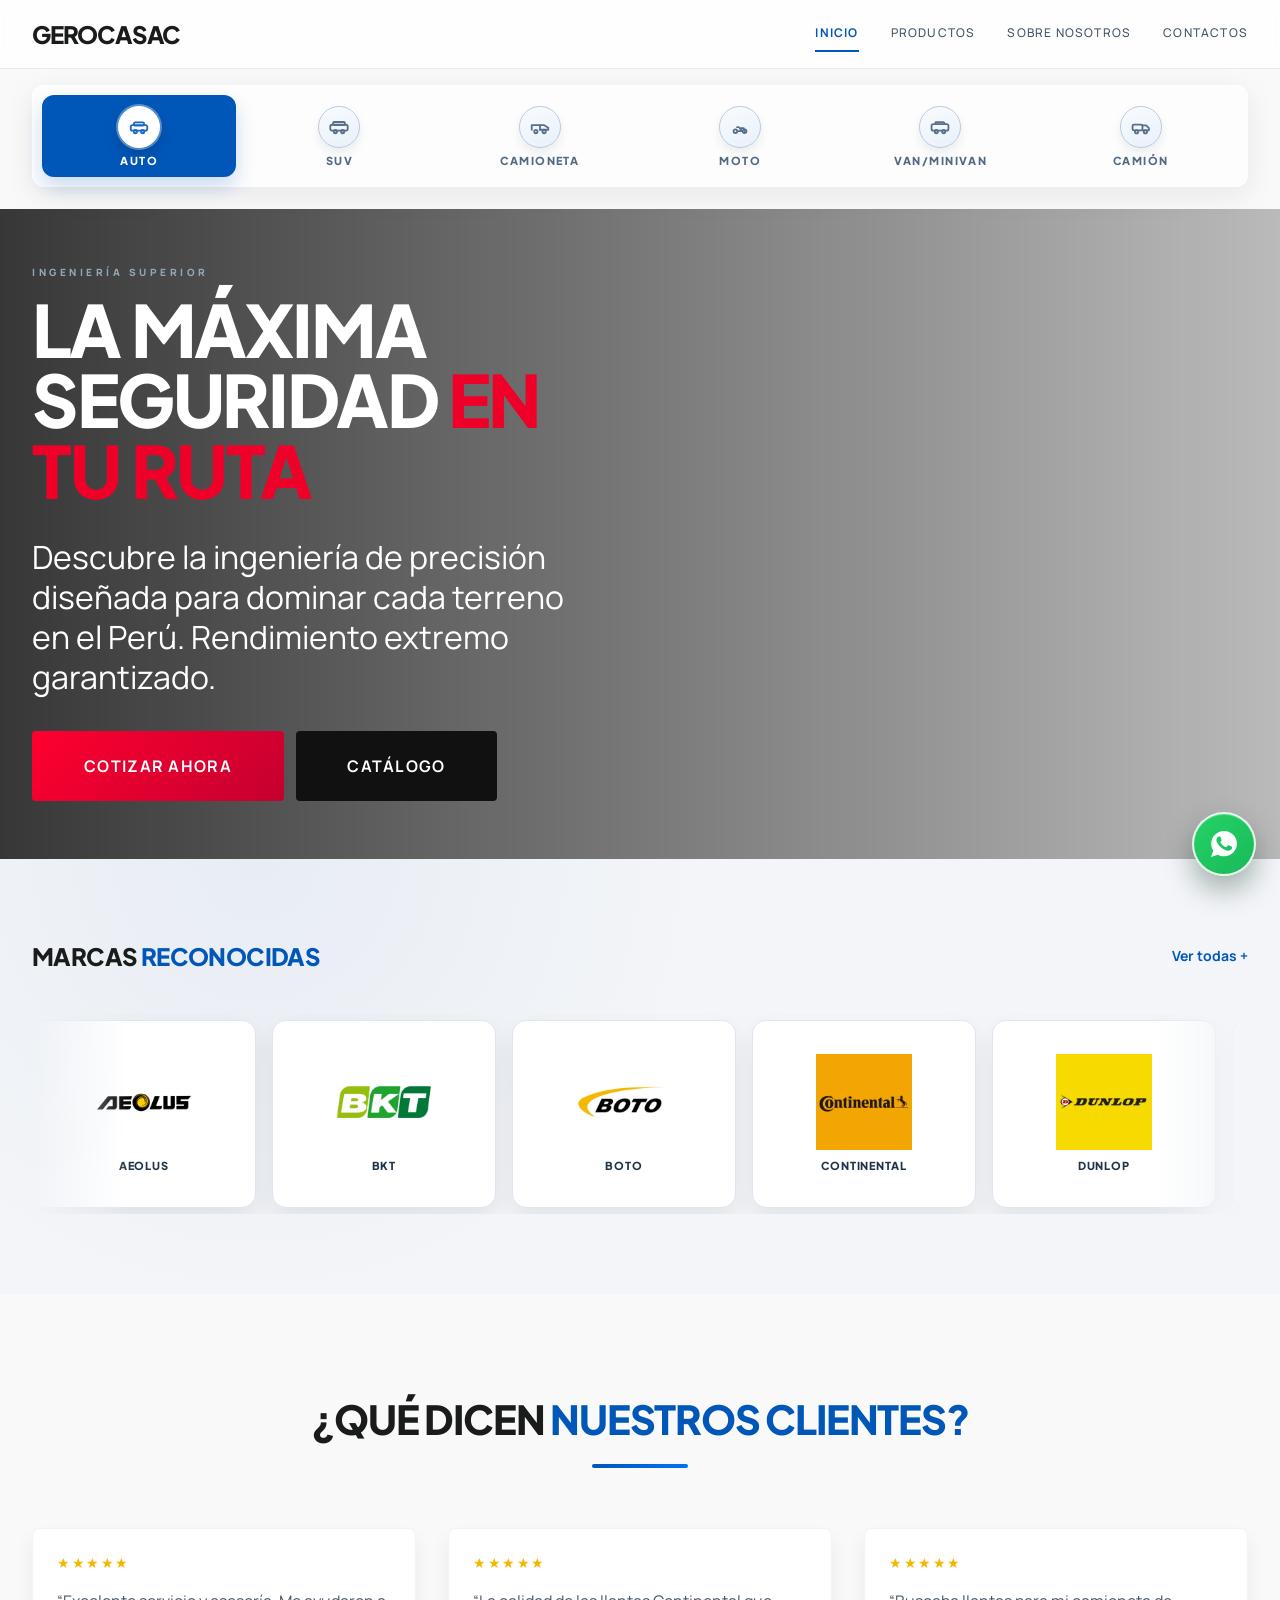
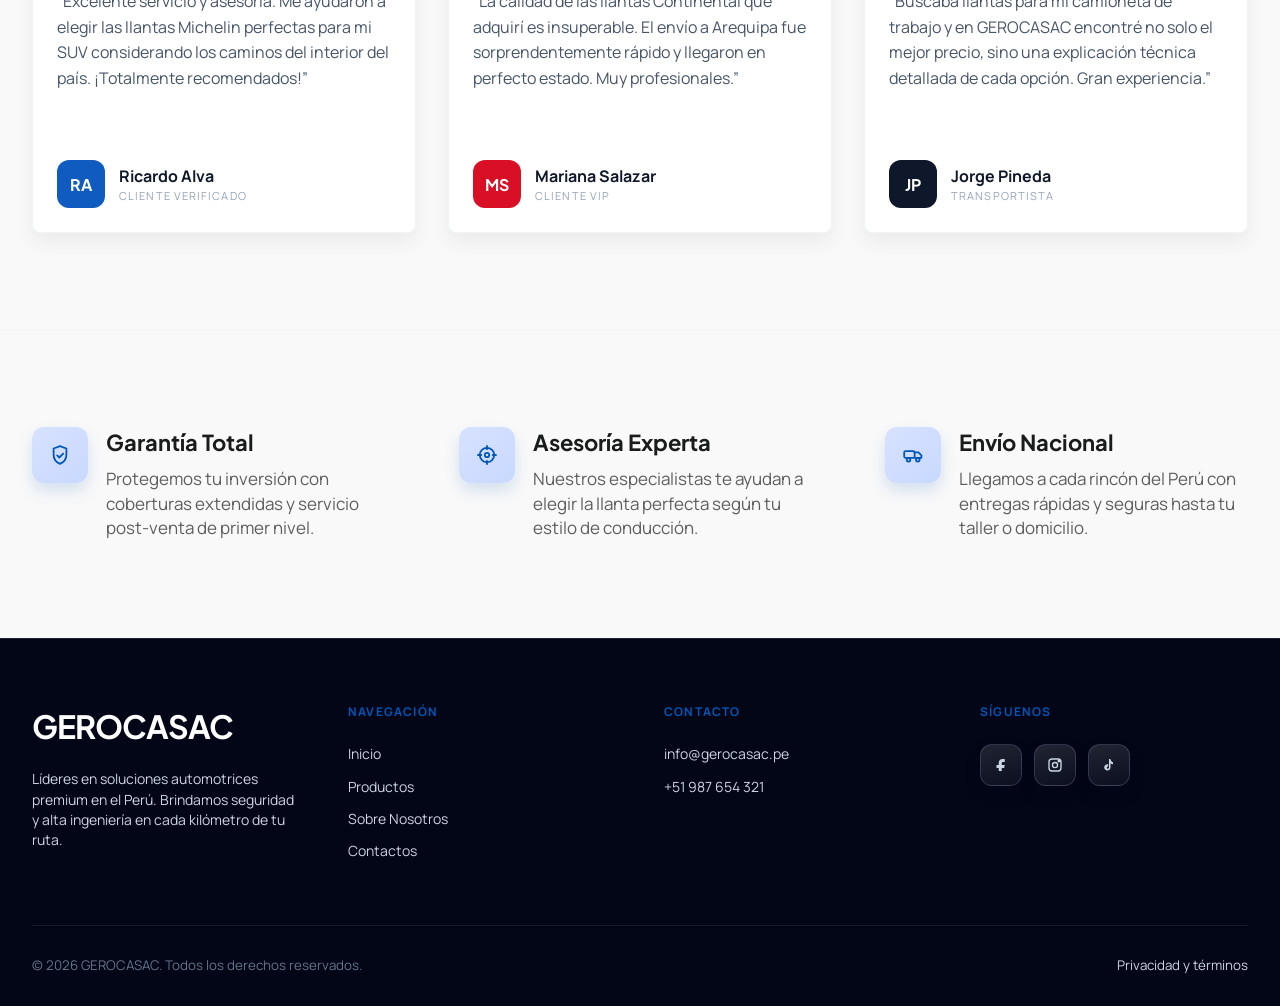
==== index.html @ a98cb479 "Se agrego el logo" ====
<!doctype html>
<html lang="es">
  <head>
    <meta charset="UTF-8" />
    <meta name="viewport" content="width=device-width, initial-scale=1.0" />
    <title>GEROCASAC - Inicio</title>
    <link rel="preconnect" href="https://fonts.googleapis.com" />
    <link rel="preconnect" href="https://fonts.gstatic.com" crossorigin />
    <link
      href="https://fonts.googleapis.com/css2?family=Manrope:wght@400;500;700&family=Plus+Jakarta+Sans:wght@700;800&display=swap"
      rel="stylesheet"
    />
    <link rel="stylesheet" href="./styles.css" />
  </head>
  <body data-page="inicio">
    <header class="topbar">
      <div class="container nav-row">
        <a class="brand" href="./index.html">GEROCASAC</a>
        <button
          class="menu-toggle"
          id="menu-toggle"
          type="button"
          aria-label="Abrir menú"
          aria-controls="main-nav"
          aria-expanded="false"
        >
          <span></span>
          <span></span>
          <span></span>
        </button>
        <nav class="main-nav" id="main-nav">
          <a href="./index.html">Inicio</a>
          <a href="./productos.html">Productos</a>
          <a href="./sobre-nosotros.html">Sobre Nosotros</a>
          <a href="./contactos.html">Contactos</a>
        </nav>
      </div>
    </header>

    <main>
      <section class="container mobility-wrap">
        <div class="mobility-grid" id="mobility-grid">
          <button class="mobility-item active" data-type="auto">
            <span class="mobility-icon" aria-hidden="true">
              <svg viewBox="0 0 24 24">
                <rect x="3" y="10" width="18" height="6" rx="1.8"></rect>
                <rect x="6.5" y="7" width="11" height="3.5" rx="1.2"></rect>
                <circle cx="8" cy="17" r="1.8"></circle>
                <circle cx="16" cy="17" r="1.8"></circle>
              </svg>
            </span>
            <span class="mobility-label">Auto</span>
          </button>
          <button class="mobility-item" data-type="suv">
            <span class="mobility-icon" aria-hidden="true">
              <svg viewBox="0 0 24 24">
                <rect x="2.5" y="9.5" width="19" height="6.5" rx="2"></rect>
                <rect x="5.5" y="6.5" width="13" height="3.5" rx="1.3"></rect>
                <circle cx="8" cy="17" r="1.8"></circle>
                <circle cx="16" cy="17" r="1.8"></circle>
              </svg>
            </span>
            <span class="mobility-label">SUV</span>
          </button>
          <button class="mobility-item" data-type="camioneta">
            <span class="mobility-icon" aria-hidden="true">
              <svg viewBox="0 0 24 24">
                <path d="M3 15V10h9v5"></path>
                <path d="M12 10h4.6L21 12.8V15h-9"></path>
                <circle cx="7.5" cy="17" r="1.8"></circle>
                <circle cx="16.5" cy="17" r="1.8"></circle>
              </svg>
            </span>
            <span class="mobility-label">Camioneta</span>
          </button>
          <button class="mobility-item" data-type="moto">
            <span class="mobility-icon" aria-hidden="true">
              <svg viewBox="0 0 24 24">
                <circle cx="7" cy="16.5" r="2"></circle>
                <circle cx="17" cy="16.5" r="2"></circle>
                <path d="M9 16.5h5l-2.2-3.2"></path>
                <path d="M11.8 13.3h4.2l1.3 3.2"></path>
                <path d="M10.6 12.2H8.8"></path>
              </svg>
            </span>
            <span class="mobility-label">Moto</span>
          </button>
          <button class="mobility-item" data-type="van">
            <span class="mobility-icon" aria-hidden="true">
              <svg viewBox="0 0 24 24">
                <rect x="2.8" y="8.8" width="18.4" height="7.2" rx="1.8"></rect>
                <path d="M7.2 8.8V6.8h7.8c1.1 0 2 .9 2 2"></path>
                <circle cx="8" cy="17" r="1.8"></circle>
                <circle cx="16" cy="17" r="1.8"></circle>
              </svg>
            </span>
            <span class="mobility-label">Van/Minivan</span>
          </button>
          <button class="mobility-item" data-type="camion">
            <span class="mobility-icon" aria-hidden="true">
              <svg viewBox="0 0 24 24">
                <rect x="2.8" y="9.4" width="10.8" height="6.2" rx="1.5"></rect>
                <path d="M13.6 10.3h4l3 2.9v2.4h-7"></path>
                <circle cx="7.2" cy="17.2" r="1.8"></circle>
                <circle cx="16.8" cy="17.2" r="1.8"></circle>
              </svg>
            </span>
            <span class="mobility-label">Camión</span>
          </button>
        </div>
      </section>

      <section class="hero">
        <div class="hero-overlay"></div>
        <div class="container hero-content">
          <p class="hero-kicker">Ingeniería Superior</p>
          <h1>
            LA MÁXIMA<br />
            SEGURIDAD <span>EN</span><br />
            <span>TU RUTA</span>
          </h1>
          <p class="hero-copy">
            Descubre la ingeniería de precisión diseñada para dominar cada
            terreno en el Perú. Rendimiento extremo garantizado.
          </p>
          <div class="hero-actions">
            <button class="btn btn-primary">Cotizar Ahora</button>
            <a class="btn btn-dark" href="./productos.html">Catálogo</a>
          </div>
        </div>
      </section>

      <section class="brands">
        <div class="container">
          <div class="section-head">
            <h2>MARCAS <span>RECONOCIDAS</span></h2>
            <a href="./productos.html">Ver todas +</a>
          </div>
          <div class="brand-marquee" aria-label="Marcas de llantas disponibles">
            <div class="brand-row">
              <article class="brand-card">
                <img
                  src="./src/img/aeolus.webp"
                  alt="Logo de Aeolus"
                  loading="lazy"
                  decoding="async"
                />
                <p>Aeolus</p>
              </article>
              <article class="brand-card">
                <img
                  src="./src/img/bkt.webp"
                  alt="Logo de BKT"
                  loading="lazy"
                  decoding="async"
                />
                <p>BKT</p>
              </article>
              <article class="brand-card">
                <img
                  src="./src/img/boto.webp"
                  alt="Logo de Boto"
                  loading="lazy"
                  decoding="async"
                />
                <p>Boto</p>
              </article>
              <article class="brand-card">
                <img
                  src="./src/img/continental.webp"
                  alt="Logo de Continental"
                  loading="lazy"
                  decoding="async"
                />
                <p>Continental</p>
              </article>
              <article class="brand-card">
                <img
                  src="./src/img/dunlop.webp"
                  alt="Logo de Dunlop"
                  loading="lazy"
                  decoding="async"
                />
                <p>Dunlop</p>
              </article>
              <article class="brand-card">
                <img
                  src="./src/img/galaxy.webp"
                  alt="Logo de Galaxy"
                  loading="lazy"
                  decoding="async"
                />
                <p>Galaxy</p>
              </article>
              <article class="brand-card">
                <img
                  src="./src/img/good%20year.webp"
                  alt="Logo de Goodyear"
                  loading="lazy"
                  decoding="async"
                />
                <p>Goodyear</p>
              </article>
              <article class="brand-card">
                <img
                  src="./src/img/hifly.webp"
                  alt="Logo de Hifly"
                  loading="lazy"
                  decoding="async"
                />
                <p>Hifly</p>
              </article>
              <article class="brand-card">
                <img
                  src="./src/img/jinyu%20tires.webp"
                  alt="Logo de Jinyu Tires"
                  loading="lazy"
                  decoding="async"
                />
                <p>Jinyu Tires</p>
              </article>
              <article class="brand-card">
                <img
                  src="./src/img/jktyre.webp"
                  alt="Logo de JK Tyre"
                  loading="lazy"
                  decoding="async"
                />
                <p>JK Tyre</p>
              </article>
              <article class="brand-card">
                <img
                  src="./src/img/kumho%20tires.webp"
                  alt="Logo de Kumho Tires"
                  loading="lazy"
                  decoding="async"
                />
                <p>Kumho Tires</p>
              </article>
              <article class="brand-card">
                <img
                  src="./src/img/linglong%20tire.webp"
                  alt="Logo de Linglong Tire"
                  loading="lazy"
                  decoding="async"
                />
                <p>Linglong</p>
              </article>
              <article class="brand-card">
                <img
                  src="./src/img/maxxis.webp"
                  alt="Logo de Maxxis"
                  loading="lazy"
                  decoding="async"
                />
                <p>Maxxis</p>
              </article>
              <article class="brand-card">
                <img
                  src="./src/img/nexen%20tire.webp"
                  alt="Logo de Nexen Tire"
                  loading="lazy"
                  decoding="async"
                />
                <p>Nexen</p>
              </article>
              <article class="brand-card">
                <img
                  src="./src/img/ovation.webp"
                  alt="Logo de Ovation"
                  loading="lazy"
                  decoding="async"
                />
                <p>Ovation</p>
              </article>
              <article class="brand-card">
                <img
                  src="./src/img/pirelli.webp"
                  alt="Logo de Pirelli"
                  loading="lazy"
                  decoding="async"
                />
                <p>Pirelli</p>
              </article>
              <article class="brand-card">
                <img
                  src="./src/img/techking.webp"
                  alt="Logo de Techking"
                  loading="lazy"
                  decoding="async"
                />
                <p>Techking</p>
              </article>
              <article class="brand-card">
                <img
                  src="./src/img/triangle.webp"
                  alt="Logo de Triangle"
                  loading="lazy"
                  decoding="async"
                />
                <p>Triangle</p>
              </article>
              <article class="brand-card">
                <img
                  src="./src/img/west%20lake.webp"
                  alt="Logo de Westlake"
                  loading="lazy"
                  decoding="async"
                />
                <p>Westlake</p>
              </article>
              <article class="brand-card">
                <img
                  src="./src/img/yokohama.webp"
                  alt="Logo de Yokohama"
                  loading="lazy"
                  decoding="async"
                />
                <p>Yokohama</p>
              </article>

              <article class="brand-card is-clone" aria-hidden="true">
                <img
                  src="./src/img/aeolus.webp"
                  alt=""
                  loading="lazy"
                  decoding="async"
                />
                <p>Aeolus</p>
              </article>
              <article class="brand-card is-clone" aria-hidden="true">
                <img
                  src="./src/img/bkt.webp"
                  alt=""
                  loading="lazy"
                  decoding="async"
                />
                <p>BKT</p>
              </article>
              <article class="brand-card is-clone" aria-hidden="true">
                <img
                  src="./src/img/boto.webp"
                  alt=""
                  loading="lazy"
                  decoding="async"
                />
                <p>Boto</p>
              </article>
              <article class="brand-card is-clone" aria-hidden="true">
                <img
                  src="./src/img/continental.webp"
                  alt=""
                  loading="lazy"
                  decoding="async"
                />
                <p>Continental</p>
              </article>
              <article class="brand-card is-clone" aria-hidden="true">
                <img
                  src="./src/img/dunlop.webp"
                  alt=""
                  loading="lazy"
                  decoding="async"
                />
                <p>Dunlop</p>
              </article>
              <article class="brand-card is-clone" aria-hidden="true">
                <img
                  src="./src/img/galaxy.webp"
                  alt=""
                  loading="lazy"
                  decoding="async"
                />
                <p>Galaxy</p>
              </article>
              <article class="brand-card is-clone" aria-hidden="true">
                <img
                  src="./src/img/good%20year.webp"
                  alt=""
                  loading="lazy"
                  decoding="async"
                />
                <p>Goodyear</p>
              </article>
              <article class="brand-card is-clone" aria-hidden="true">
                <img
                  src="./src/img/hifly.webp"
                  alt=""
                  loading="lazy"
                  decoding="async"
                />
                <p>Hifly</p>
              </article>
              <article class="brand-card is-clone" aria-hidden="true">
                <img
                  src="./src/img/jinyu%20tires.webp"
                  alt=""
                  loading="lazy"
                  decoding="async"
                />
                <p>Jinyu Tires</p>
              </article>
              <article class="brand-card is-clone" aria-hidden="true">
                <img
                  src="./src/img/jktyre.webp"
                  alt=""
                  loading="lazy"
                  decoding="async"
                />
                <p>JK Tyre</p>
              </article>
              <article class="brand-card is-clone" aria-hidden="true">
                <img
                  src="./src/img/kumho%20tires.webp"
                  alt=""
                  loading="lazy"
                  decoding="async"
                />
                <p>Kumho Tires</p>
              </article>
              <article class="brand-card is-clone" aria-hidden="true">
                <img
                  src="./src/img/linglong%20tire.webp"
                  alt=""
                  loading="lazy"
                  decoding="async"
                />
                <p>Linglong</p>
              </article>
              <article class="brand-card is-clone" aria-hidden="true">
                <img
                  src="./src/img/maxxis.webp"
                  alt=""
                  loading="lazy"
                  decoding="async"
                />
                <p>Maxxis</p>
              </article>
              <article class="brand-card is-clone" aria-hidden="true">
                <img
                  src="./src/img/nexen%20tire.webp"
                  alt=""
                  loading="lazy"
                  decoding="async"
                />
                <p>Nexen</p>
              </article>
              <article class="brand-card is-clone" aria-hidden="true">
                <img
                  src="./src/img/ovation.webp"
                  alt=""
                  loading="lazy"
                  decoding="async"
                />
                <p>Ovation</p>
              </article>
              <article class="brand-card is-clone" aria-hidden="true">
                <img
                  src="./src/img/pirelli.webp"
                  alt=""
                  loading="lazy"
                  decoding="async"
                />
                <p>Pirelli</p>
              </article>
              <article class="brand-card is-clone" aria-hidden="true">
                <img
                  src="./src/img/techking.webp"
                  alt=""
                  loading="lazy"
                  decoding="async"
                />
                <p>Techking</p>
              </article>
              <article class="brand-card is-clone" aria-hidden="true">
                <img
                  src="./src/img/triangle.webp"
                  alt=""
                  loading="lazy"
                  decoding="async"
                />
                <p>Triangle</p>
              </article>
              <article class="brand-card is-clone" aria-hidden="true">
                <img
                  src="./src/img/west%20lake.webp"
                  alt=""
                  loading="lazy"
                  decoding="async"
                />
                <p>Westlake</p>
              </article>
              <article class="brand-card is-clone" aria-hidden="true">
                <img
                  src="./src/img/yokohama.webp"
                  alt=""
                  loading="lazy"
                  decoding="async"
                />
                <p>Yokohama</p>
              </article>
            </div>
          </div>
        </div>
      </section>

      <section class="testimonials">
        <div class="container">
          <h2>¿QUÉ DICEN <span>NUESTROS CLIENTES?</span></h2>
          <div class="divider"></div>
          <div class="cards-grid">
            <article class="card">
              <div class="stars">★★★★★</div>
              <p>
                “Excelente servicio y asesoría. Me ayudaron a elegir las
                llantas Michelin perfectas para mi SUV considerando los caminos
                del interior del país. ¡Totalmente recomendados!”
              </p>
              <div class="person">
                <span class="avatar blue">RA</span>
                <div>
                  <strong>Ricardo Alva</strong>
                  <small>Cliente Verificado</small>
                </div>
              </div>
            </article>
            <article class="card">
              <div class="stars">★★★★★</div>
              <p>
                “La calidad de las llantas Continental que adquirí es
                insuperable. El envío a Arequipa fue sorprendentemente rápido y
                llegaron en perfecto estado. Muy profesionales.”
              </p>
              <div class="person">
                <span class="avatar red">MS</span>
                <div>
                  <strong>Mariana Salazar</strong>
                  <small>Cliente VIP</small>
                </div>
              </div>
            </article>
            <article class="card">
              <div class="stars">★★★★★</div>
              <p>
                “Buscaba llantas para mi camioneta de trabajo y en GEROCASAC
                encontré no solo el mejor precio, sino una explicación técnica
                detallada de cada opción. Gran experiencia.”
              </p>
              <div class="person">
                <span class="avatar dark">JP</span>
                <div>
                  <strong>Jorge Pineda</strong>
                  <small>Transportista</small>
                </div>
              </div>
            </article>
          </div>
        </div>
      </section>

      <section class="benefits">
        <div class="container benefits-grid">
          <article class="benefit">
            <div class="benefit-icon" aria-hidden="true">
              <svg viewBox="0 0 24 24">
                <path d="M12 3.2 5.6 5.5v5.9c0 4.5 2.8 7.9 6.4 9.4 3.6-1.5 6.4-4.9 6.4-9.4V5.5z"></path>
                <path d="m9.2 12.4 2.1 2.1 3.9-3.9"></path>
              </svg>
            </div>
            <div>
              <h3>Garantía Total</h3>
              <p>
                Protegemos tu inversión con coberturas extendidas y servicio
                post-venta de primer nivel.
              </p>
            </div>
          </article>
          <article class="benefit">
            <div class="benefit-icon" aria-hidden="true">
              <svg viewBox="0 0 24 24">
                <circle cx="12" cy="12" r="7.2"></circle>
                <circle cx="12" cy="12" r="2.2"></circle>
                <path d="M12 3v3.2"></path>
                <path d="M12 17.8V21"></path>
                <path d="M3 12h3.2"></path>
                <path d="M17.8 12H21"></path>
              </svg>
            </div>
            <div>
              <h3>Asesoría Experta</h3>
              <p>
                Nuestros especialistas te ayudan a elegir la llanta perfecta
                según tu estilo de conducción.
              </p>
            </div>
          </article>
          <article class="benefit">
            <div class="benefit-icon" aria-hidden="true">
              <svg viewBox="0 0 24 24">
                <rect x="3.2" y="8.2" width="10.4" height="6.6" rx="1.4"></rect>
                <path d="M13.6 9.4h3.8l3 2.9v2.5h-6.8"></path>
                <circle cx="7.5" cy="16.8" r="1.8"></circle>
                <circle cx="16.8" cy="16.8" r="1.8"></circle>
              </svg>
            </div>
            <div>
              <h3>Envío Nacional</h3>
              <p>
                Llegamos a cada rincón del Perú con entregas rápidas y seguras
                hasta tu taller o domicilio.
              </p>
            </div>
          </article>
        </div>
      </section>
    </main>

    <footer class="footer">
      <div class="container footer-grid">
        <div>
          <h4>GEROCASAC</h4>
          <p>
            Líderes en soluciones automotrices premium en el Perú. Brindamos
            seguridad y alta ingeniería en cada kilómetro de tu ruta.
          </p>
        </div>
        <div>
          <h5>Navegación</h5>
          <ul>
            <li><a href="./index.html">Inicio</a></li>
            <li><a href="./productos.html">Productos</a></li>
            <li><a href="./sobre-nosotros.html">Sobre Nosotros</a></li>
            <li><a href="./contactos.html">Contactos</a></li>
          </ul>
        </div>
        <div>
          <h5>Contacto</h5>
          <ul>
            <li><a href="mailto:info@gerocasac.pe">info@gerocasac.pe</a></li>
            <li><a href="tel:+51987654321">+51 987 654 321</a></li>
          </ul>
        </div>
        <div>
          <h5>Síguenos</h5>
          <div class="socials">
            <a
              class="social-link social-facebook"
              href="https://www.facebook.com/"
              aria-label="Facebook"
              target="_blank"
              rel="noopener noreferrer"
            >
              <svg viewBox="0 0 24 24" aria-hidden="true">
                <path d="M14 8h3V4h-3c-2.8 0-5 2.2-5 5v3H6v4h3v4h4v-4h3.2l.8-4H13V9c0-.6.4-1 1-1Z"></path>
              </svg>
            </a>
            <a
              class="social-link social-instagram"
              href="https://www.instagram.com/"
              aria-label="Instagram"
              target="_blank"
              rel="noopener noreferrer"
            >
              <svg viewBox="0 0 24 24" aria-hidden="true">
                <rect x="4" y="4" width="16" height="16" rx="4"></rect>
                <circle cx="12" cy="12" r="3.4"></circle>
                <circle cx="17.2" cy="6.8" r="1"></circle>
              </svg>
            </a>
            <a
              class="social-link social-tiktok"
              href="https://www.tiktok.com/"
              aria-label="TikTok"
              target="_blank"
              rel="noopener noreferrer"
            >
              <svg viewBox="0 0 24 24" aria-hidden="true">
                <path d="M14 5c.6 1.6 1.8 2.8 3.4 3.4V11c-1.3 0-2.5-.4-3.4-1.1v5.3a4.2 4.2 0 1 1-3-4V14a1.5 1.5 0 1 0 1 1.4V4h2z"></path>
              </svg>
            </a>
          </div>
        </div>
      </div>
      <div class="container footer-bottom">
        <small>© 2026 GEROCASAC. Todos los derechos reservados.</small>
        <small><a href="./privacidad.html">Privacidad y términos</a></small>
      </div>
    </footer>

    <a
      class="whatsapp"
      href="https://wa.me/51987654321?text=Hola%20GEROCASAC,%20quiero%20cotizar%20llantas."
      aria-label="WhatsApp"
      target="_blank"
      rel="noopener noreferrer"
    >
      <svg viewBox="0 0 32 32" aria-hidden="true">
        <path
          d="M16.1 3C9 3 3.2 8.7 3.2 15.7c0 2.5.7 4.8 2.1 6.9L3 29l6.8-2.3c2 .9 4.1 1.6 6.3 1.6h.1c7.1 0 12.8-5.7 12.8-12.7C29 8.7 23.2 3 16.1 3Zm7.5 17.8c-.3.9-1.8 1.7-2.5 1.8-.7.1-1.5.2-2.4-.1-.5-.2-1.3-.4-2.2-.8-3.8-1.6-6.3-5.4-6.5-5.6-.2-.3-1.6-2.1-1.6-4 0-1.9 1-2.8 1.3-3.2.4-.4.8-.5 1.1-.5.2 0 .5 0 .7.1.2 0 .6-.1.9.6.3.8 1.1 2.6 1.2 2.8.1.2.1.4 0 .6-.1.2-.2.4-.4.6-.2.2-.4.5-.6.7-.2.2-.4.4-.1.8.2.4 1 1.6 2.2 2.6 1.4 1.3 2.6 1.7 3 1.9.4.2.7.1.9-.1.2-.3.9-1.1 1.2-1.5.2-.4.5-.3.9-.2.4.1 2.3 1.1 2.7 1.3.4.2.6.2.7.4.1.1.1.9-.2 1.8Z"
        />
      </svg>
    </a>

    <script src="./script.js"></script>
  </body>
</html>
---- styles.css ----
:root {
  --bg: #f9f9f9;
  --surface: #ffffff;
  --text: #1a1c1c;
  --muted: #64748b;
  --primary: #0057b8;
  --primary-2: #004493;
  --accent: #ef0028;
  --dark: #0f172a;
  --footer: #020617;
  --border: #e7ebef;
}

*,
*::before,
*::after {
  box-sizing: border-box;
}

html,
body {
  margin: 0;
  padding: 0;
  background: var(--bg);
  color: var(--text);
}

body {
  font-family: "Manrope", sans-serif;
  line-height: 1.45;
}

.container {
  width: min(1216px, calc(100% - 32px));
  margin: 0 auto;
}

.topbar {
  position: sticky;
  top: 0;
  z-index: 20;
  background: rgba(255, 255, 255, 0.85);
  backdrop-filter: blur(6px);
  border-bottom: 1px solid var(--border);
}

.nav-row {
  min-height: 68px;
  display: flex;
  align-items: center;
  justify-content: space-between;
  gap: 20px;
}

.brand {
  font-family: "Plus Jakarta Sans", sans-serif;
  font-size: 24px;
  font-weight: 800;
  letter-spacing: -0.05em;
  text-transform: uppercase;
  text-decoration: none;
  color: inherit;
}

.main-nav {
  display: flex;
  gap: 32px;
}

.main-nav a {
  text-decoration: none;
  text-transform: uppercase;
  font-size: 12px;
  letter-spacing: 0.1em;
  color: #475569;
  font-weight: 500;
  padding: 8px 0;
  border-bottom: 2px solid transparent;
}

.main-nav a.active {
  color: var(--primary);
  border-bottom-color: var(--primary);
  font-weight: 700;
}

.main-nav .nav-mobile-cta {
  display: none;
}

.menu-toggle {
  display: none;
  width: 40px;
  height: 40px;
  border: 1px solid #d4deea;
  border-radius: 8px;
  background: #0f5fc9;
  padding: 0;
  cursor: pointer;
  align-items: center;
  justify-content: center;
  flex-direction: column;
  gap: 4px;
}

.menu-toggle span {
  display: block;
  width: 18px;
  height: 2px;
  border-radius: 99px;
  background: #ffffff;
}

.btn {
  border: 0;
  cursor: pointer;
  font-weight: 700;
  font-family: "Manrope", sans-serif;
  display: inline-flex;
  align-items: center;
  justify-content: center;
  text-decoration: none;
  line-height: 1;
  white-space: nowrap;
  padding: 0 18px;
}

.btn-account {
  background: linear-gradient(135deg, var(--primary), var(--primary-2));
  color: #fff;
  border-radius: 4px;
  font-size: 12px;
  height: 36px;
  min-width: 94px;
  padding: 0 16px;
}

.mobility-wrap {
  margin-top: 16px;
}

.products-mobility {
  margin-top: 18px;
  margin-bottom: 6px;
}

.mobility-grid {
  border-radius: 12px;
  border: 1px solid rgba(255, 255, 255, 0.6);
  background: rgba(255, 255, 255, 0.65);
  backdrop-filter: blur(6px);
  box-shadow: 0 8px 30px rgba(12, 20, 40, 0.08);
  padding: 9px;
  display: grid;
  grid-template-columns: repeat(6, 1fr);
  gap: 6px;
}

.mobility-item {
  min-height: 82px;
  border: 0;
  border-radius: 12px;
  color: #516985;
  background: transparent;
  transition: 160ms ease;
  display: flex;
  flex-direction: column;
  align-items: center;
  justify-content: center;
  gap: 7px;
  padding: 8px 6px;
}

.mobility-icon {
  width: 42px;
  height: 42px;
  display: inline-flex;
  align-items: center;
  justify-content: center;
  border-radius: 50%;
  border: 1px solid #b9c8dc;
  background: linear-gradient(155deg, #f9fcff, #e8f0fa);
  box-shadow:
    inset 0 1px 0 rgba(255, 255, 255, 0.9),
    0 5px 10px rgba(14, 35, 62, 0.08);
  overflow: hidden;
}

.mobility-icon svg {
  width: 22px;
  height: 22px;
  fill: none;
  stroke: currentColor;
  stroke-width: 2;
  stroke-linecap: round;
  stroke-linejoin: round;
  opacity: 0.95;
}

.mobility-item.active .mobility-icon {
  border-color: #ffffff;
  background: #ffffff;
  color: #0f5fc9;
  box-shadow:
    0 0 0 2px rgba(255, 255, 255, 0.34),
    0 7px 16px rgba(0, 0, 0, 0.16);
}

.mobility-label {
  font-family: "Plus Jakarta Sans", sans-serif;
  letter-spacing: 0.13em;
  font-size: 11px;
  font-weight: 800;
  text-transform: uppercase;
  line-height: 1;
}

.mobility-item:hover {
  background: rgba(15, 95, 201, 0.08);
}

.mobility-item.active {
  background: var(--primary);
  color: #fff;
  box-shadow: 0 10px 20px rgba(0, 87, 184, 0.2);
}

.mobility-item:focus-visible {
  outline: 2px solid rgba(15, 95, 201, 0.6);
  outline-offset: 2px;
}

.hero {
  margin-top: 22px;
  position: relative;
  min-height: 650px;
  background-image: url("https://www.figma.com/api/mcp/asset/d1a2f881-ab76-4f9f-9ab7-90d3f1932760");
  background-size: cover;
  background-position: center;
  color: #fff;
}

.hero-overlay {
  position: absolute;
  inset: 0;
  background: linear-gradient(90deg, rgba(0, 0, 0, 0.78), rgba(0, 0, 0, 0.25));
}

.hero-content {
  position: relative;
  z-index: 1;
  padding-top: 46px;
}

.hero-kicker {
  text-transform: uppercase;
  color: #93a8b4;
  letter-spacing: 0.35em;
  font-size: 10px;
  font-weight: 800;
}

.hero h1 {
  font-family: "Plus Jakarta Sans", sans-serif;
  font-size: 72px;
  font-weight: 800;
  line-height: 0.98;
  letter-spacing: -0.03em;
  margin: 14px 0 22px;
  max-width: 780px;
}

.hero h1 span {
  color: var(--accent);
}

.hero-copy {
  max-width: 540px;
  font-size: 32px;
  line-height: 1.25;
  margin-bottom: 34px;
}

.hero-actions {
  display: flex;
  gap: 12px;
}

.hero-actions .btn-primary {
  min-width: 252px;
  height: 70px;
  font-size: 16px;
}

.hero-actions .btn-dark {
  min-width: 201px;
  height: 70px;
  font-size: 16px;
}

.btn-primary {
  background: linear-gradient(135deg, #ff002f, #c4002f);
  color: #fff;
  min-width: 200px;
  height: 56px;
  border-radius: 4px;
  text-transform: uppercase;
  letter-spacing: 0.08em;
  font-size: 12px;
}

.btn-dark {
  background: #111;
  color: #fff;
  min-width: 160px;
  height: 56px;
  border-radius: 4px;
  text-transform: uppercase;
  letter-spacing: 0.08em;
  font-size: 12px;
}

.brands {
  padding: 80px 0;
  background:
    radial-gradient(circle at 20% 0%, rgba(26, 83, 170, 0.05), transparent 40%),
    #f3f5f8;
}

.section-head {
  display: flex;
  justify-content: space-between;
  align-items: center;
  gap: 20px;
}

.section-head h2 {
  margin: 0;
  font-family: "Plus Jakarta Sans", sans-serif;
  font-size: 24px;
  font-weight: 800;
  letter-spacing: -0.025em;
}

.section-head h2 span {
  color: var(--primary);
}

.section-head a {
  text-decoration: none;
  color: var(--primary);
  font-weight: 700;
  font-size: 14px;
}

.brand-marquee {
  margin-top: 40px;
  overflow: hidden;
  position: relative;
  padding: 6px 0;
  mask-image: linear-gradient(
    to right,
    transparent 0%,
    #000 8%,
    #000 92%,
    transparent 100%
  );
}

.brand-row {
  display: flex;
  gap: 16px;
  width: max-content;
  animation: brand-scroll 48s linear infinite;
}

.brand-row:hover {
  animation-play-state: paused;
}

.brand-row img {
  width: 176px;
  height: 96px;
  object-fit: contain;
}

.brand-card {
  flex: 0 0 224px;
  min-height: 188px;
  border-radius: 14px;
  background: #ffffff;
  border: 1px solid #dfe6f0;
  box-shadow:
    0 12px 28px rgba(15, 23, 42, 0.08),
    inset 0 1px 0 rgba(255, 255, 255, 0.65);
  display: flex;
  flex-direction: column;
  align-items: center;
  justify-content: center;
  gap: 8px;
  transition: transform 180ms ease, box-shadow 180ms ease;
}

.brand-card:hover {
  transform: translateY(-3px);
  box-shadow:
    0 16px 30px rgba(15, 23, 42, 0.12),
    inset 0 1px 0 rgba(255, 255, 255, 0.75);
}

.brand-card p {
  margin: 0;
  color: #1f334b;
  text-transform: uppercase;
  letter-spacing: 0.09em;
  font-size: 11px;
  font-family: "Plus Jakarta Sans", sans-serif;
  font-weight: 800;
}

@keyframes brand-scroll {
  from {
    transform: translateX(0);
  }

  to {
    transform: translateX(-50%);
  }
}

@media (prefers-reduced-motion: reduce) {
  .brand-row {
    animation: none;
  }
}

.testimonials {
  padding: 96px 0;
}

.testimonials h2 {
  margin: 0;
  text-align: center;
  font-family: "Plus Jakarta Sans", sans-serif;
  font-size: 40px;
  font-weight: 800;
  letter-spacing: -0.03em;
}

.testimonials h2 span {
  color: var(--primary);
}

.divider {
  width: 96px;
  height: 4px;
  margin: 16px auto 60px;
  background: linear-gradient(90deg, #0057b8, #0072f6);
  border-radius: 999px;
}

.cards-grid {
  display: grid;
  grid-template-columns: repeat(3, 1fr);
  gap: 32px;
}

.card {
  background: #fff;
  border: 1px solid #f1f5f9;
  border-radius: 8px;
  padding: 24px;
  box-shadow: 0 10px 20px rgba(2, 6, 23, 0.06);
}

.stars {
  color: #f3b700;
  letter-spacing: 1.5px;
  font-size: 14px;
  margin-bottom: 12px;
}

.card p {
  color: #475569;
  font-size: 16px;
  line-height: 1.6;
  min-height: 155px;
}

.person {
  display: flex;
  align-items: center;
  gap: 14px;
}

.avatar {
  width: 48px;
  height: 48px;
  border-radius: 12px;
  display: grid;
  place-items: center;
  color: #fff;
  font-family: "Plus Jakarta Sans", sans-serif;
  font-size: 16px;
  font-weight: 700;
}

.avatar.blue {
  background: #0f5bbf;
}

.avatar.red {
  background: #d80f25;
}

.avatar.dark {
  background: #0f172a;
}

.person strong {
  display: block;
  font-size: 16px;
  color: #0f172a;
}

.person small {
  display: block;
  text-transform: uppercase;
  letter-spacing: 0.1em;
  color: #94a3b8;
  font-size: 11px;
}

.benefits {
  border-top: 1px solid #f1f5f9;
  padding: 97px 0;
}

.benefits-grid {
  display: grid;
  grid-template-columns: repeat(3, 1fr);
  gap: 64px;
}

.benefit {
  display: flex;
  gap: 18px;
  align-items: flex-start;
}

.benefit-icon {
  flex: 0 0 56px;
  width: 56px;
  height: 56px;
  background: linear-gradient(140deg, #d8e2ff, #c8d8ff);
  border-radius: 12px;
  display: inline-flex;
  align-items: center;
  justify-content: center;
  color: var(--primary);
  box-shadow: 0 8px 16px rgba(0, 87, 184, 0.15);
}

.benefit-icon svg {
  width: 24px;
  height: 24px;
  fill: none;
  stroke: currentColor;
  stroke-width: 1.8;
  stroke-linecap: round;
  stroke-linejoin: round;
}

.benefit h3 {
  margin: 0 0 8px;
  font-family: "Plus Jakarta Sans", sans-serif;
  font-size: 22px;
}

.benefit p {
  margin: 0;
  color: #5f5e5e;
  font-size: 17px;
  line-height: 1.45;
}

.footer {
  background: var(--footer);
  color: #fff;
  border-top: 1px solid rgba(255, 255, 255, 0.1);
}

.footer-grid {
  display: grid;
  grid-template-columns: repeat(4, 1fr);
  gap: 48px;
  padding: 64px 0;
}

.footer h4 {
  margin: 0 0 20px;
  font-family: "Plus Jakarta Sans", sans-serif;
  font-size: 32px;
  letter-spacing: -0.03em;
  text-transform: uppercase;
}

.footer h5 {
  margin: 0 0 24px;
  color: var(--primary);
  font-size: 12px;
  letter-spacing: 0.1em;
  text-transform: uppercase;
}

.footer p,
.footer li {
  margin: 0;
  list-style: none;
  color: #cbd5e1;
  font-size: 14px;
}

.footer a {
  color: #cbd5e1;
  text-decoration: none;
}

.footer a:hover {
  color: #ffffff;
}

.footer ul {
  margin: 0;
  padding: 0;
  display: grid;
  gap: 12px;
}

.socials {
  display: flex;
  gap: 12px;
  align-items: center;
}

.social-link {
  --mx: 20px;
  --my: 20px;
  width: 42px;
  height: 42px;
  border-radius: 12px;
  display: inline-flex;
  align-items: center;
  justify-content: center;
  position: relative;
  overflow: hidden;
  text-decoration: none;
  color: #d0deff;
  background: linear-gradient(165deg, rgba(255, 255, 255, 0.12), rgba(255, 255, 255, 0.04));
  border: 1px solid rgba(180, 199, 238, 0.2);
  box-shadow: 0 8px 16px rgba(2, 6, 23, 0.2);
  transition:
    transform 180ms ease,
    box-shadow 180ms ease,
    border-color 180ms ease,
    color 180ms ease;
  cursor: pointer;
}

.social-link::after {
  content: "";
  position: absolute;
  inset: 0;
  background: radial-gradient(
    70px circle at var(--mx) var(--my),
    rgba(255, 255, 255, 0.35) 0%,
    rgba(255, 255, 255, 0) 60%
  );
  opacity: 0;
  transition: opacity 180ms ease;
  pointer-events: none;
}

.social-link svg {
  width: 18px;
  height: 18px;
  fill: currentColor;
  position: relative;
  z-index: 1;
}

.social-instagram svg {
  fill: none;
  stroke: currentColor;
  stroke-width: 1.8;
  stroke-linecap: round;
  stroke-linejoin: round;
}

.social-link:hover,
.social-link:focus-visible {
  transform: translateY(-2px) scale(1.04);
  box-shadow: 0 12px 22px rgba(2, 6, 23, 0.32);
}

.social-link:hover::after,
.social-link:focus-visible::after {
  opacity: 1;
}

.social-facebook:hover,
.social-facebook:focus-visible {
  color: #8fc2ff;
  border-color: rgba(117, 168, 255, 0.5);
}

.social-instagram:hover,
.social-instagram:focus-visible {
  color: #ff9ac7;
  border-color: rgba(255, 154, 199, 0.5);
}

.social-tiktok:hover,
.social-tiktok:focus-visible {
  color: #9de8ff;
  border-color: rgba(157, 232, 255, 0.5);
}

.social-link:focus-visible {
  outline: 2px solid #d9e6ff;
  outline-offset: 2px;
}

.footer-bottom {
  border-top: 1px solid rgba(255, 255, 255, 0.08);
  display: flex;
  align-items: center;
  justify-content: space-between;
  gap: 12px;
  padding: 30px 0;
  color: #64748b;
}

.whatsapp {
  position: fixed;
  right: clamp(16px, 2.2vw, 24px);
  bottom: clamp(16px, 2.2vw, 24px);
  width: 64px;
  height: 64px;
  border-radius: 50%;
  text-decoration: none;
  background: linear-gradient(140deg, #25d366, #18b95a);
  display: inline-flex;
  align-items: center;
  justify-content: center;
  color: #ffffff;
  border: 2px solid rgba(255, 255, 255, 0.88);
  box-shadow:
    0 14px 28px rgba(7, 42, 22, 0.34),
    inset 0 1px 0 rgba(255, 255, 255, 0.28);
  z-index: 120;
  transition: transform 180ms ease, box-shadow 180ms ease;
}

.whatsapp::after {
  content: "Cotiza aqui";
  position: absolute;
  right: calc(100% + 10px);
  top: 50%;
  transform: translateY(-50%) translateX(6px);
  background: #0d1522;
  color: #ffffff;
  font-family: "Plus Jakarta Sans", sans-serif;
  font-size: 11px;
  font-weight: 800;
  letter-spacing: 0.06em;
  text-transform: uppercase;
  white-space: nowrap;
  padding: 8px 10px;
  border-radius: 999px;
  border: 1px solid rgba(255, 255, 255, 0.2);
  box-shadow: 0 8px 18px rgba(2, 6, 23, 0.3);
  opacity: 0;
  visibility: hidden;
  pointer-events: none;
  transition:
    opacity 180ms ease,
    transform 180ms ease,
    visibility 180ms ease;
}

.whatsapp svg {
  width: 32px;
  height: 32px;
  fill: #ffffff;
}

.whatsapp:hover {
  transform: translateY(-2px) scale(1.03);
  box-shadow:
    0 18px 32px rgba(7, 42, 22, 0.42),
    inset 0 1px 0 rgba(255, 255, 255, 0.3);
}

.whatsapp:hover::after,
.whatsapp:focus-visible::after {
  opacity: 1;
  visibility: visible;
  transform: translateY(-50%) translateX(0);
}

.whatsapp:focus-visible {
  outline: 3px solid #0f5fc9;
  outline-offset: 3px;
}

@media (max-width: 640px) {
  .whatsapp {
    right: 12px;
    bottom: calc(12px + env(safe-area-inset-bottom));
    width: auto;
    min-width: 58px;
    height: 52px;
    padding: 0 14px;
    border-radius: 999px;
    gap: 8px;
  }

  .whatsapp::before {
    content: "Cotiza aquí";
    color: #ffffff;
    font-family: "Plus Jakarta Sans", sans-serif;
    font-size: 11px;
    font-weight: 800;
    letter-spacing: 0.04em;
    text-transform: uppercase;
    line-height: 1;
  }

  .whatsapp::after {
    display: none;
  }

  .whatsapp svg {
    width: 24px;
    height: 24px;
  }
}

.page-hero {
  background: linear-gradient(135deg, #0f172a, #052750);
  color: #fff;
  padding: 72px 0;
}

.page-hero h1 {
  margin: 0 0 12px;
  font-family: "Plus Jakarta Sans", sans-serif;
  font-size: 56px;
  letter-spacing: -0.03em;
}

.page-hero p {
  margin: 0;
  max-width: 760px;
  color: #c8d8ea;
  font-size: 20px;
}

.products {
  padding: 64px 0 96px;
}

.products-grid {
  display: grid;
  grid-template-columns: repeat(3, 1fr);
  gap: 24px;
}

.product-card {
  background: #fff;
  border: 1px solid #e7ebef;
  border-radius: 12px;
  padding: 24px;
  box-shadow: 0 10px 20px rgba(2, 6, 23, 0.05);
}

.product-card h3 {
  margin: 0 0 10px;
  font-family: "Plus Jakarta Sans", sans-serif;
  font-size: 24px;
  color: #0f172a;
}

.product-card p {
  margin: 0 0 18px;
  color: #475569;
  font-size: 16px;
}

.product-card span {
  display: inline-block;
  color: #0057b8;
  font-size: 18px;
  font-weight: 700;
}

.about-section {
  padding: 56px 0;
}

.about-grid {
  display: grid;
  grid-template-columns: 1fr 1fr;
  gap: 32px;
}

.about-grid article {
  background: #fff;
  border: 1px solid #e7ebef;
  border-radius: 12px;
  padding: 28px;
}

.about-grid h2 {
  margin: 0 0 12px;
  font-family: "Plus Jakarta Sans", sans-serif;
  font-size: 32px;
}

.about-grid p {
  margin: 0;
  color: #334155;
  font-size: 18px;
}

.about-stats {
  display: grid;
  grid-template-columns: repeat(3, 1fr);
  gap: 24px;
}

.about-stats article {
  background: #dfeafe;
  border-radius: 12px;
  padding: 24px;
  text-align: center;
}

.about-stats strong {
  display: block;
  font-family: "Plus Jakarta Sans", sans-serif;
  font-size: 36px;
  color: #0057b8;
}

.about-stats span {
  display: block;
  color: #334155;
  font-size: 16px;
}

.contact-section {
  padding: 56px 0 96px;
}

.contact-grid {
  display: grid;
  grid-template-columns: 1fr 1.4fr;
  gap: 32px;
}

.contact-card,
.contact-form {
  background: #fff;
  border: 1px solid #e7ebef;
  border-radius: 12px;
  padding: 24px;
}

.contact-card h2,
.contact-form h2 {
  margin: 0 0 16px;
  font-family: "Plus Jakarta Sans", sans-serif;
  font-size: 32px;
}

.contact-card p {
  margin: 0 0 12px;
  color: #334155;
  font-size: 17px;
}

.contact-form label {
  display: block;
  margin: 14px 0 8px;
  font-size: 14px;
  color: #334155;
  font-weight: 700;
}

.contact-form input,
.contact-form textarea {
  width: 100%;
  border: 1px solid #d4dce6;
  border-radius: 8px;
  padding: 12px 14px;
  font-family: "Manrope", sans-serif;
  font-size: 15px;
  outline: 0;
}

.contact-form input:focus,
.contact-form textarea:focus {
  border-color: #0057b8;
}

.contact-form .btn-primary {
  margin-top: 18px;
  width: 100%;
}

@media (max-width: 1200px) {
  .hero h1 {
    font-size: 56px;
  }

  .hero-copy {
    font-size: 24px;
    max-width: 460px;
  }

  .cards-grid,
  .benefits-grid,
  .footer-grid {
    grid-template-columns: 1fr 1fr;
  }

  .products-grid {
    grid-template-columns: 1fr 1fr;
  }

  .page-hero h1 {
    font-size: 46px;
  }
}

@media (max-width: 900px) {
  .topbar {
    position: static;
  }

  .nav-row {
    flex-wrap: wrap;
    justify-content: center;
    padding: 12px 0;
  }

  .main-nav {
    gap: 18px;
    flex-wrap: wrap;
    justify-content: center;
  }

  .mobility-grid {
    grid-template-columns: repeat(3, 1fr);
  }

  .hero {
    min-height: 560px;
  }

  .hero h1 {
    font-size: 42px;
  }

  .hero-copy {
    font-size: 18px;
    max-width: 360px;
  }

  .brand-card {
    flex-basis: 160px;
  }

  .about-grid,
  .about-stats,
  .contact-grid {
    grid-template-columns: 1fr;
  }

  .testimonials h2 {
    font-size: 32px;
  }

  .card p {
    min-height: auto;
  }
}

@media (max-width: 640px) {
  .topbar {
    position: sticky;
    top: 0;
    z-index: 120;
  }

  .container {
    width: min(1216px, calc(100% - 24px));
  }

  .nav-row {
    position: relative;
    min-height: 64px;
    flex-wrap: nowrap;
    justify-content: space-between;
    gap: 10px;
  }

  .brand {
    font-size: 18px;
  }

  .menu-toggle {
    display: inline-flex;
    order: 3;
  }

  .btn-account {
    display: none;
  }

  .main-nav {
    display: flex;
    position: absolute;
    left: 0;
    right: 0;
    top: calc(100% + 8px);
    background: #ffffff;
    border: 1px solid #dde5ef;
    border-radius: 10px;
    box-shadow: 0 14px 24px rgba(15, 23, 42, 0.12);
    padding: 10px 12px;
    z-index: 40;
    flex-direction: column;
    gap: 4px;
    align-items: stretch;
    opacity: 0;
    visibility: hidden;
    pointer-events: none;
    transform: translateY(-6px);
    transition:
      opacity 180ms ease,
      transform 180ms ease,
      visibility 180ms ease;
  }

  .main-nav.is-open {
    opacity: 1;
    visibility: visible;
    pointer-events: auto;
    transform: translateY(0);
  }

  .main-nav a {
    padding: 10px 8px;
    border-bottom: 0;
    border-radius: 6px;
  }

  .main-nav a.active {
    background: #e9f1ff;
    border-bottom: 0;
  }

  .main-nav .nav-mobile-cta {
    display: inline-flex;
    align-items: center;
    justify-content: center;
    margin-top: 4px;
    background: linear-gradient(135deg, #0f5fc9, #0a3f8d);
    color: #ffffff;
    font-weight: 700;
    border-radius: 6px;
  }

  .mobility-grid {
    grid-template-columns: repeat(2, 1fr);
  }

  .hero {
    min-height: 520px;
  }

  .hero-content {
    padding-top: 32px;
  }

  .hero h1 {
    font-size: 36px;
  }

  .hero-actions {
    flex-direction: column;
  }

  .btn-primary,
  .btn-dark {
    width: 100%;
  }

  .cards-grid,
  .benefits-grid,
  .footer-grid,
  .products-grid {
    grid-template-columns: 1fr;
    gap: 28px;
  }

  .brand-card {
    flex-basis: 194px;
    min-height: 156px;
  }

  .brand-row img {
    width: 148px;
    height: 80px;
  }

  .page-hero {
    padding: 56px 0;
  }

  .page-hero h1 {
    font-size: 36px;
  }

  .page-hero p {
    font-size: 17px;
  }

  .benefit h3 {
    font-size: 24px;
  }

  .benefit p {
    font-size: 17px;
  }

  .footer h4 {
    font-size: 26px;
  }

  .footer-bottom {
    flex-direction: column;
    align-items: flex-start;
    padding-bottom: 84px;
  }
}

body.menu-open {
  overflow: hidden;
}

.label {
  display: inline-flex;
  align-items: center;
  gap: 6px;
  margin: 0 0 10px;
  color: #8a97a8;
  text-transform: uppercase;
  letter-spacing: 0.11em;
  font-size: 10px;
  font-weight: 700;
}

.btn-danger {
  background: linear-gradient(135deg, #ff0038, #c8062f);
  color: #fff;
  border-radius: 4px;
  height: 46px;
  text-transform: uppercase;
  letter-spacing: 0.08em;
  font-size: 11px;
  padding: 0 20px;
  display: inline-flex;
  align-items: center;
  justify-content: center;
  text-decoration: none;
}

.page-about {
  background: #f0f2f4;
}

.about-hero {
  min-height: 490px;
  background-image:
    linear-gradient(100deg, rgba(10, 18, 24, 0.75), rgba(10, 18, 24, 0.35)),
    url("https://images.unsplash.com/photo-1493238792000-8113da705763?auto=format&fit=crop&w=1600&q=80");
  background-size: cover;
  background-position: center;
  color: #fff;
  display: flex;
  align-items: center;
}

.about-hero-inner {
  padding: 38px 0 30px;
  max-width: 560px;
}

.about-hero h1 {
  margin: 0;
  font-family: "Plus Jakarta Sans", sans-serif;
  font-size: clamp(34px, 5.3vw, 66px);
  line-height: 0.96;
  letter-spacing: -0.03em;
}

.about-hero .lead {
  margin: 18px 0 26px;
  color: #d2dae4;
  font-size: 15px;
}

.about-hero .btn-primary {
  min-width: 156px;
  height: 38px;
  font-size: 11px;
}

.about-story {
  padding: 24px 0;
}

.about-story-grid {
  background: #ffffff;
  border: 1px solid #e4e8ee;
  padding: 22px;
  display: grid;
  grid-template-columns: minmax(250px, 0.82fr) 1fr;
  gap: 24px;
}

.story-visual {
  min-height: 360px;
  border: 1px solid #dbe2ea;
  background:
    radial-gradient(circle at center, #0f545f 0%, #0d2530 56%, #0b1118 100%);
  display: grid;
  place-items: center;
}

.story-visual span {
  color: #d8fbff;
  font-size: 96px;
  line-height: 1;
  font-weight: 700;
}

.story-copy h2 {
  margin: 8px 0 14px;
  font-size: 36px;
  font-family: "Plus Jakarta Sans", sans-serif;
  color: #111827;
}

.story-copy p {
  margin: 0 0 16px;
  color: #4b5563;
  font-size: 15px;
}

.about-values {
  padding: 4px 0 24px;
}

.values-grid {
  display: grid;
  grid-template-columns: repeat(3, 1fr);
  gap: 16px;
}

.value-card {
  background: #fff;
  border: 1px solid #e2e8f0;
  padding: 22px;
}

.value-card h3,
.value-card h4 {
  margin: 0 0 10px;
  font-family: "Plus Jakarta Sans", sans-serif;
}

.value-card p {
  margin: 0;
  color: #637181;
  font-size: 13px;
}

.value-card.mission {
  grid-column: span 2;
}

.value-card.mission h3 {
  font-size: 27px;
}

.value-card .check {
  margin-top: 14px;
  color: #0b57b5;
  font-size: 12px;
  font-weight: 700;
}

.value-card.culture {
  background: linear-gradient(160deg, #0f5fc9, #0a3a7f);
  color: #fff;
}

.value-card.culture h3,
.value-card.culture p {
  color: #fff;
}

.value-card.mini h4 {
  font-size: 20px;
}

.about-coverage {
  padding: 4px 0 24px;
}

.coverage-grid {
  background: #fff;
  border: 1px solid #e2e8f0;
  padding: 22px;
  display: grid;
  grid-template-columns: 1fr minmax(220px, 0.9fr);
  gap: 18px;
}

.coverage-grid h3 {
  margin: 0 0 8px;
  font-family: "Plus Jakarta Sans", sans-serif;
  font-size: 34px;
  color: #111827;
}

.coverage-grid p {
  margin: 0 0 12px;
  color: #5c6877;
  font-size: 14px;
}

.coverage-grid ul {
  margin: 0;
  padding-left: 18px;
  color: #0c4fb1;
  font-size: 13px;
  display: grid;
  gap: 6px;
}

.coverage-map {
  min-height: 220px;
  border: 1px solid #d2dae5;
  background:
    linear-gradient(165deg, #efefef 0%, #d6d6d6 100%);
  box-shadow: inset 0 0 0 1px rgba(255, 255, 255, 0.45);
}

.about-cta {
  padding: 0 0 30px;
}

.cta-box {
  background:
    linear-gradient(120deg, rgba(16, 23, 31, 0.95), rgba(27, 32, 38, 0.95));
  color: #fff;
  text-align: center;
  padding: 46px 18px;
}

.cta-box h3 {
  margin: 0 0 8px;
  font-size: 42px;
  line-height: 1.05;
  font-family: "Plus Jakarta Sans", sans-serif;
}

.cta-box p {
  margin: 0 0 18px;
  color: #b8c2cf;
  font-size: 14px;
}

.page-products {
  background: #f3f4f6;
}

.products-hero {
  min-height: 380px;
  background:
    linear-gradient(102deg, rgba(23, 23, 23, 0.58), rgba(23, 23, 23, 0.18)),
    url("https://images.unsplash.com/photo-1620523130652-24e7237c5ed0?auto=format&fit=crop&w=1600&q=80");
  background-size: cover;
  background-position: center;
  display: flex;
  align-items: center;
}

.products-hero-grid {
  display: grid;
  grid-template-columns: 1fr minmax(320px, 420px);
  align-items: center;
}

.products-hero-card {
  background: #fff;
  border-radius: 8px;
  border: 1px solid #dfe6ef;
  padding: 18px;
}

.products-hero-card h1 {
  margin: 0 0 14px;
  color: #111827;
  font-size: 36px;
  line-height: 1.05;
  font-family: "Plus Jakarta Sans", sans-serif;
}

.action-link {
  display: block;
  background: #f4f6f9;
  border: 1px solid #dce2ea;
  border-radius: 6px;
  color: #152334;
  text-decoration: none;
  padding: 12px;
  font-size: 13px;
  font-weight: 700;
  margin-top: 10px;
}

.action-link.primary {
  background: #0f5fc9;
  color: #fff;
  border-color: #0f5fc9;
}

.products-categories {
  padding: 22px 0 32px;
}

.products-head {
  margin-bottom: 14px;
}

.products-head h2 {
  margin: 0;
  color: #0f172a;
  font-size: 45px;
  font-family: "Plus Jakarta Sans", sans-serif;
}

.stock-pill {
  border: 1px solid #deecd9;
  border-radius: 999px;
  padding: 6px 10px;
  color: #2f8f49;
  background: #f4fff6;
  font-size: 11px;
  font-weight: 700;
  text-transform: uppercase;
}

.category-card {
  margin-top: 18px;
  background: #fff;
  border: 1px solid #e3e8ef;
  border-radius: 8px;
  padding: 24px;
  display: grid;
  grid-template-columns: 290px 1fr;
  gap: 24px;
  align-items: center;
  scroll-margin-top: 92px;
}

.category-card.reverse {
  grid-template-columns: 1fr 290px;
}

.category-card.reverse .category-image {
  order: 2;
}

.category-card.reverse .category-copy {
  order: 1;
}

.category-image {
  height: 178px;
  border: 1px solid #e2e8f0;
  background-size: cover;
  background-position: center;
}

.tire-1 {
  background-image:
    linear-gradient(130deg, rgba(8, 20, 35, 0.85), rgba(8, 20, 35, 0.35)),
    url("https://images.unsplash.com/photo-1598813900895-2f6c273a4ad0?auto=format&fit=crop&w=900&q=80");
}

.tire-2 {
  background-image:
    linear-gradient(130deg, rgba(8, 20, 35, 0.45), rgba(8, 20, 35, 0.2)),
    url("https://images.unsplash.com/photo-1600661653561-629509216228?auto=format&fit=crop&w=900&q=80");
}

.tire-3 {
  background-image:
    linear-gradient(130deg, rgba(8, 20, 35, 0.45), rgba(8, 20, 35, 0.2)),
    url("https://images.unsplash.com/photo-1589902963574-75f4736f6ce4?auto=format&fit=crop&w=900&q=80");
}

.tire-4 {
  background-image:
    linear-gradient(130deg, rgba(8, 20, 35, 0.45), rgba(8, 20, 35, 0.2)),
    url("https://images.unsplash.com/photo-1537041373294-3d0c0f0f2d17?auto=format&fit=crop&w=900&q=80");
}

.category-copy h3 {
  margin: 0 0 8px;
  font-family: "Plus Jakarta Sans", sans-serif;
  font-size: 36px;
  color: #0f172a;
}

.category-copy p {
  margin: 0 0 14px;
  color: #5b6777;
  font-size: 14px;
  max-width: 620px;
}

.category-copy .btn-primary {
  min-width: 192px;
  height: 38px;
  font-size: 11px;
  padding: 0 14px;
}

.category-card.is-focused {
  box-shadow:
    0 0 0 3px rgba(15, 95, 201, 0.35),
    0 16px 34px rgba(15, 23, 42, 0.18);
}

.featured-spec-card {
  position: relative;
  overflow: hidden;
  border: 0;
  border-radius: 10px;
  padding: 0;
  min-height: 390px;
  grid-template-columns: minmax(280px, 0.88fr) 1.2fr;
  background:
    linear-gradient(105deg, rgba(5, 8, 12, 0.58), rgba(5, 8, 12, 0.42)),
    url("https://images.unsplash.com/photo-1462524500090-89443873e2b4?auto=format&fit=crop&w=1700&q=80");
  background-size: cover;
  background-position: center;
}

.feature-visual {
  position: relative;
  min-height: 100%;
}

.feature-brand {
  position: absolute;
  top: 14px;
  left: 14px;
  z-index: 2;
  background: #0c1118;
  color: #ffffff;
  font-family: "Plus Jakarta Sans", sans-serif;
  font-weight: 800;
  letter-spacing: 0.08em;
  font-size: 15px;
  padding: 8px 16px 8px 12px;
  border-left: 4px solid #ff0038;
  border-radius: 2px;
}

.feature-vehicle {
  position: absolute;
  left: 16px;
  bottom: 18px;
  width: min(92%, 420px);
  height: 245px;
  background:
    linear-gradient(140deg, rgba(0, 0, 0, 0.12), rgba(0, 0, 0, 0.01)),
    url("https://images.unsplash.com/photo-1619767886558-efdc259cde1a?auto=format&fit=crop&w=1200&q=80");
  background-size: cover;
  background-position: center;
  border-radius: 8px;
  border: 1px solid rgba(255, 255, 255, 0.2);
  box-shadow: 0 14px 32px rgba(0, 0, 0, 0.3);
}

.feature-tire {
  position: absolute;
  right: -54px;
  bottom: 20px;
  width: 205px;
  height: 205px;
  border-radius: 50%;
  background:
    linear-gradient(145deg, rgba(0, 0, 0, 0.3), rgba(0, 0, 0, 0.14)),
    url("https://images.unsplash.com/photo-1603811478698-97f6c4c0b7f8?auto=format&fit=crop&w=650&q=80");
  background-size: cover;
  background-position: center;
  border: 2px solid rgba(255, 255, 255, 0.25);
  box-shadow: 0 20px 32px rgba(0, 0, 0, 0.34);
}

.feature-copy {
  position: relative;
  z-index: 1;
  padding: 30px 24px 24px 12px;
  border-left: 1px solid rgba(255, 255, 255, 0.2);
}

.feature-copy .label {
  color: #dae0ea;
}

.feature-copy h3 {
  color: #ffffff;
  margin-bottom: 8px;
}

.feature-lead {
  margin: 0 0 16px;
  color: #ffffff;
  text-transform: uppercase;
  letter-spacing: 0.04em;
  font-family: "Plus Jakarta Sans", sans-serif;
  font-weight: 800;
  font-size: 17px;
}

.feature-spec-grid {
  display: grid;
  grid-template-columns: repeat(5, minmax(108px, 1fr));
  gap: 10px;
  margin-bottom: 16px;
}

.feature-spec-grid article {
  border: 1px solid rgba(255, 255, 255, 0.23);
  background: rgba(7, 13, 21, 0.42);
  border-radius: 8px;
  padding: 10px 9px;
}

.feature-spec-grid h4 {
  margin: 0 0 8px;
  color: #ffffff;
  font-family: "Plus Jakarta Sans", sans-serif;
  font-size: 20px;
  line-height: 1;
}

.feature-spec-grid ul {
  margin: 0;
  padding: 0;
  list-style: none;
}

.feature-spec-grid li {
  color: #e9eef6;
  font-size: 14px;
  line-height: 1.25;
}

.feature-spec-grid li + li {
  margin-top: 6px;
}

.feature-copy .btn-primary {
  height: 40px;
  min-width: 220px;
}

.featured-auto .feature-vehicle {
  background-image:
    linear-gradient(140deg, rgba(0, 0, 0, 0.1), rgba(0, 0, 0, 0.01)),
    url("https://images.unsplash.com/photo-1494905998402-395d579af36f?auto=format&fit=crop&w=1200&q=80");
}

.featured-auto {
  background:
    linear-gradient(105deg, rgba(9, 14, 22, 0.68), rgba(9, 14, 22, 0.46)),
    url("https://images.unsplash.com/photo-1503376780353-7e6692767b70?auto=format&fit=crop&w=1700&q=80");
  background-size: cover;
  background-position: center;
}

.featured-suv {
  background:
    linear-gradient(105deg, rgba(9, 16, 24, 0.62), rgba(9, 16, 24, 0.44)),
    url("https://images.unsplash.com/photo-1533473359331-0135ef1b58bf?auto=format&fit=crop&w=1700&q=80");
  background-size: cover;
  background-position: center;
}

.featured-suv .feature-brand {
  border-left-color: #ff7a00;
}

.featured-suv .feature-vehicle {
  background-image:
    linear-gradient(140deg, rgba(0, 0, 0, 0.14), rgba(0, 0, 0, 0.02)),
    url("https://images.unsplash.com/photo-1511919884226-fd3cad34687c?auto=format&fit=crop&w=1200&q=80");
}

.featured-suv .feature-spec-grid {
  grid-template-columns: repeat(4, minmax(120px, 1fr));
}

.featured-moto {
  background:
    linear-gradient(105deg, rgba(10, 12, 18, 0.66), rgba(10, 12, 18, 0.42)),
    url("https://images.unsplash.com/photo-1558981806-ec527fa84c39?auto=format&fit=crop&w=1700&q=80");
  background-size: cover;
  background-position: center;
}

.featured-moto .feature-brand {
  border-left-color: #ef0028;
}

.featured-moto .feature-vehicle {
  background-image:
    linear-gradient(140deg, rgba(0, 0, 0, 0.12), rgba(0, 0, 0, 0.01)),
    url("https://images.unsplash.com/photo-1558981806-ec527fa84c39?auto=format&fit=crop&w=1200&q=80");
}

.featured-moto .feature-tire {
  width: 165px;
  height: 165px;
  right: -28px;
  background-image:
    linear-gradient(145deg, rgba(0, 0, 0, 0.34), rgba(0, 0, 0, 0.1)),
    url("https://images.unsplash.com/photo-1609631854453-a92835f8f8af?auto=format&fit=crop&w=650&q=80");
}

.featured-moto .feature-spec-grid {
  grid-template-columns: repeat(3, minmax(130px, 1fr));
}

.featured-camioneta {
  background:
    linear-gradient(105deg, rgba(9, 14, 22, 0.68), rgba(9, 14, 22, 0.46)),
    url("https://images.unsplash.com/photo-1449824913935-59a10b8d2000?auto=format&fit=crop&w=1700&q=80");
  background-size: cover;
  background-position: center;
}

.featured-camioneta .feature-brand {
  border-left-color: #f7b500;
}

.featured-camioneta .feature-vehicle {
  background-image:
    linear-gradient(140deg, rgba(0, 0, 0, 0.16), rgba(0, 0, 0, 0.02)),
    url("https://images.unsplash.com/photo-1533473359331-0135ef1b58bf?auto=format&fit=crop&w=1200&q=80");
}

.featured-camioneta .feature-tire {
  width: 190px;
  height: 190px;
  right: -38px;
  background-image:
    linear-gradient(145deg, rgba(0, 0, 0, 0.32), rgba(0, 0, 0, 0.12)),
    url("https://images.unsplash.com/photo-1621755589158-236032f56f0b?auto=format&fit=crop&w=650&q=80");
}

.featured-camioneta .feature-spec-grid {
  grid-template-columns: repeat(4, minmax(120px, 1fr));
}

.featured-truck {
  background:
    linear-gradient(105deg, rgba(7, 13, 22, 0.7), rgba(7, 13, 22, 0.5)),
    url("https://images.unsplash.com/photo-1592838064575-70ed626d3a0e?auto=format&fit=crop&w=1700&q=80");
  background-size: cover;
  background-position: center;
}

.featured-truck .feature-brand {
  border-left-color: #00b0ff;
}

.featured-truck .feature-vehicle {
  background-image:
    linear-gradient(140deg, rgba(0, 0, 0, 0.14), rgba(0, 0, 0, 0.02)),
    url("https://images.unsplash.com/photo-1616432043562-3671ea2e5242?auto=format&fit=crop&w=1200&q=80");
}

.featured-truck .feature-tire {
  width: 220px;
  height: 220px;
  right: -60px;
}

.featured-truck .feature-spec-grid {
  grid-template-columns: repeat(3, minmax(150px, 1fr));
}

.page-contact {
  background: #f2f3f5;
}

.contact-hero {
  padding: 20px 0 30px;
}

.contact-hero-grid {
  display: grid;
  grid-template-columns: 1fr 0.88fr;
  gap: 26px;
  align-items: center;
}

.contact-hero h1 {
  margin: 0;
  color: #202a35;
  font-size: clamp(33px, 4.6vw, 67px);
  line-height: 0.99;
  font-family: "Plus Jakarta Sans", sans-serif;
}

.contact-hero h1 span {
  color: #1c5fcc;
}

.contact-hero p {
  margin: 16px 0 0;
  color: #5f6f80;
  font-size: 14px;
  max-width: 560px;
}

.contact-hero-visual {
  min-height: 260px;
  border: 1px solid #d9e0ea;
  border-radius: 6px;
  background:
    linear-gradient(135deg, rgba(20, 26, 34, 0.7), rgba(20, 26, 34, 0.2)),
    url("https://images.unsplash.com/photo-1563713665854-e72327bf780e?auto=format&fit=crop&w=900&q=80");
  background-size: cover;
  background-position: center;
}

.quote-form-wrap {
  padding: 0 0 26px;
}

.quote-form {
  max-width: 840px;
  margin: 0 auto;
  background: #fff;
  border: 1px solid #dde4ee;
  box-shadow: 0 12px 24px rgba(15, 23, 42, 0.08);
  border-radius: 6px;
  padding: 26px;
}

.quote-form h2 {
  margin: 0;
  text-align: center;
  font-size: 32px;
  font-family: "Plus Jakarta Sans", sans-serif;
}

.quote-form > p {
  text-align: center;
  color: #8a97a8;
  margin: 8px 0 18px;
  font-size: 12px;
}

.form-grid {
  display: grid;
  grid-template-columns: repeat(2, 1fr);
  gap: 10px;
}

.quote-form input,
.quote-form textarea {
  width: 100%;
  border: 1px solid #d5dbe3;
  border-radius: 3px;
  background: #f6f8fb;
  padding: 10px 12px;
  font-family: "Manrope", sans-serif;
  font-size: 12px;
  outline: 0;
}

.quote-form textarea {
  margin-top: 10px;
}

.quote-form .btn-danger {
  width: 100%;
  margin-top: 12px;
  height: 42px;
}

.whatsapp-contact-card {
  text-align: center;
}

.whatsapp-contact-card .btn-danger {
  max-width: 320px;
  margin-left: auto;
  margin-right: auto;
}

.whatsapp-link {
  margin-top: 10px;
  color: #4e9b3f;
  font-size: 11px;
  text-decoration: none;
  display: inline-flex;
  justify-content: center;
  width: 100%;
}

.contact-map-section {
  padding: 8px 0 34px;
}

.contact-map-grid {
  display: grid;
  grid-template-columns: 320px 1fr;
  gap: 24px;
  align-items: start;
}

.contact-side h3 {
  margin: 0 0 12px;
  font-family: "Plus Jakarta Sans", sans-serif;
  font-size: 26px;
}

.contact-side article {
  margin-bottom: 10px;
  background: #fff;
  border: 1px solid #dce4ee;
  padding: 12px;
}

.contact-side h4 {
  margin: 0 0 6px;
  font-size: 14px;
}

.contact-side p {
  margin: 0;
  font-size: 12px;
  color: #6a7788;
}

.contact-side .support {
  background: #0f5fc9;
  border-color: #0f5fc9;
}

.contact-side .support h4,
.contact-side .support p {
  color: #fff;
}

.peru-map-panel {
  background: transparent;
}

.peru-map {
  min-height: 300px;
  border: 1px solid #dce3ed;
  background: #cfd4da;
  overflow: hidden;
}

.peru-map iframe {
  width: 100%;
  height: 100%;
  min-height: 300px;
  border: 0;
  display: block;
}

.map-caption {
  margin-top: 12px;
  background: #fff;
  border: 1px solid #dce4ee;
  padding: 12px;
}

.map-caption strong {
  display: block;
  margin-bottom: 4px;
  font-size: 14px;
}

.map-caption p {
  margin: 0;
  color: #667483;
  font-size: 11px;
}

@media (max-width: 1100px) {
  .products-hero-grid {
    grid-template-columns: 1fr;
  }

  .products-hero-card {
    max-width: 520px;
    justify-self: end;
  }

  .featured-spec-card {
    grid-template-columns: 1fr;
    min-height: auto;
  }

  .feature-visual {
    min-height: 280px;
  }

  .feature-copy {
    padding: 20px;
    border-left: 0;
    border-top: 1px solid rgba(255, 255, 255, 0.2);
  }

  .feature-spec-grid {
    grid-template-columns: repeat(3, minmax(120px, 1fr));
  }

  .values-grid {
    grid-template-columns: 1fr 1fr;
  }

  .value-card.mission {
    grid-column: span 2;
  }
}

@media (max-width: 900px) {
  .about-story-grid,
  .coverage-grid,
  .contact-hero-grid,
  .contact-map-grid {
    grid-template-columns: 1fr;
  }

  .category-card,
  .category-card.reverse {
    grid-template-columns: 1fr;
  }

  .category-card.reverse .category-image,
  .category-card.reverse .category-copy {
    order: initial;
  }

  .values-grid {
    grid-template-columns: 1fr;
  }

  .value-card.mission {
    grid-column: span 1;
  }

  .story-copy h2,
  .coverage-grid h3,
  .products-head h2,
  .cta-box h3,
  .category-copy h3,
  .contact-side h3 {
    font-size: 30px;
  }

  .feature-spec-grid {
    grid-template-columns: repeat(2, minmax(120px, 1fr));
  }

  .feature-vehicle {
    width: calc(100% - 28px);
    height: 220px;
  }

  .feature-tire {
    right: 12px;
    width: 160px;
    height: 160px;
  }
}

@media (max-width: 640px) {
  .about-hero {
    min-height: 420px;
  }

  .story-visual {
    min-height: 240px;
  }

  .story-visual span {
    font-size: 72px;
  }

  .form-grid {
    grid-template-columns: 1fr;
  }

  .quote-form {
    padding: 16px;
  }

  .feature-brand {
    font-size: 13px;
  }

  .feature-visual {
    min-height: 230px;
  }

  .feature-vehicle {
    height: 180px;
  }

  .feature-tire {
    display: none;
  }

  .feature-spec-grid {
    grid-template-columns: repeat(2, minmax(0, 1fr));
    gap: 8px;
  }

  .featured-auto .feature-spec-grid,
  .featured-suv .feature-spec-grid,
  .featured-camioneta .feature-spec-grid,
  .featured-moto .feature-spec-grid,
  .featured-truck .feature-spec-grid {
    grid-template-columns: repeat(2, minmax(0, 1fr));
  }

  .feature-copy {
    padding: 14px 12px 12px;
  }

  .feature-lead {
    font-size: 13px;
    margin-bottom: 12px;
  }

  .feature-spec-grid article {
    padding: 8px;
  }

  .feature-spec-grid h4 {
    font-size: 17px;
    margin-bottom: 6px;
  }

  .feature-spec-grid li {
    font-size: 13px;
    line-height: 1.2;
  }

  .feature-copy .btn-primary {
    width: 100%;
    min-width: 0;
    height: 42px;
    font-size: 12px;
    padding: 0 10px;
  }
}
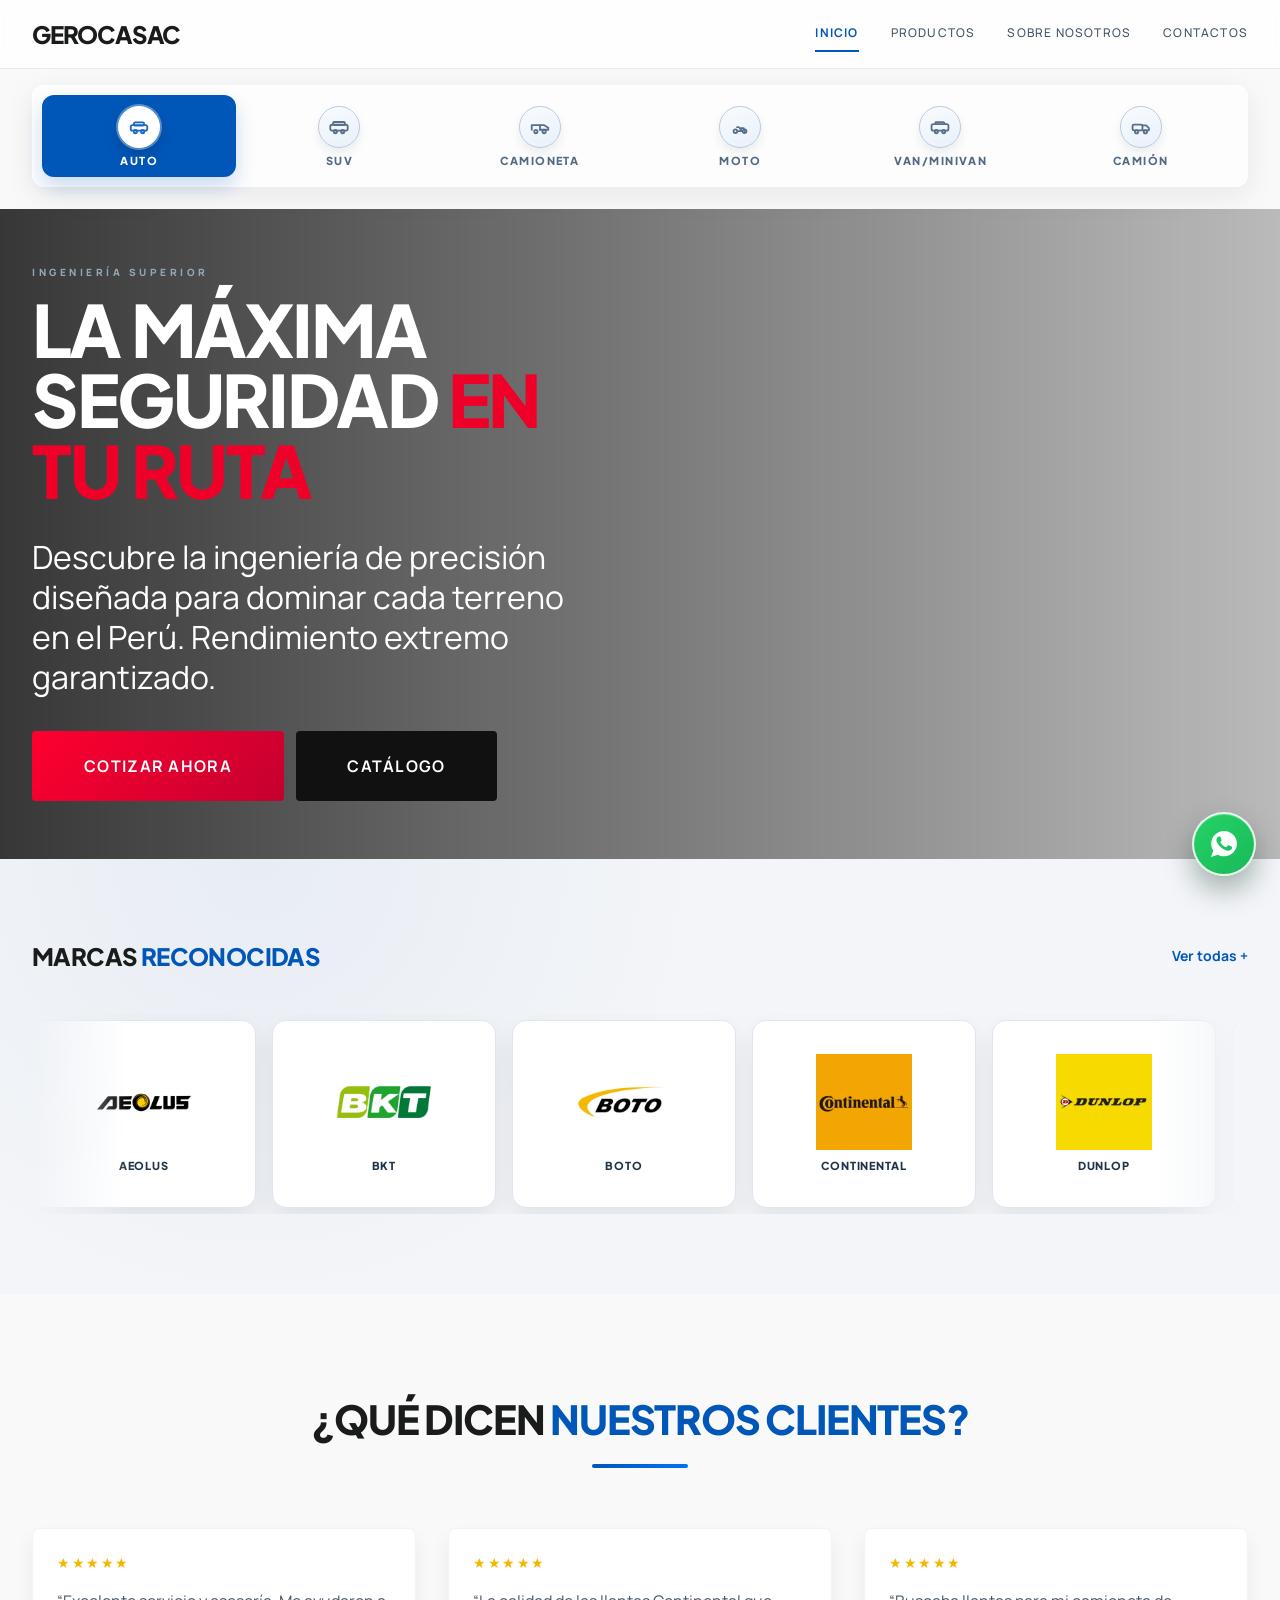
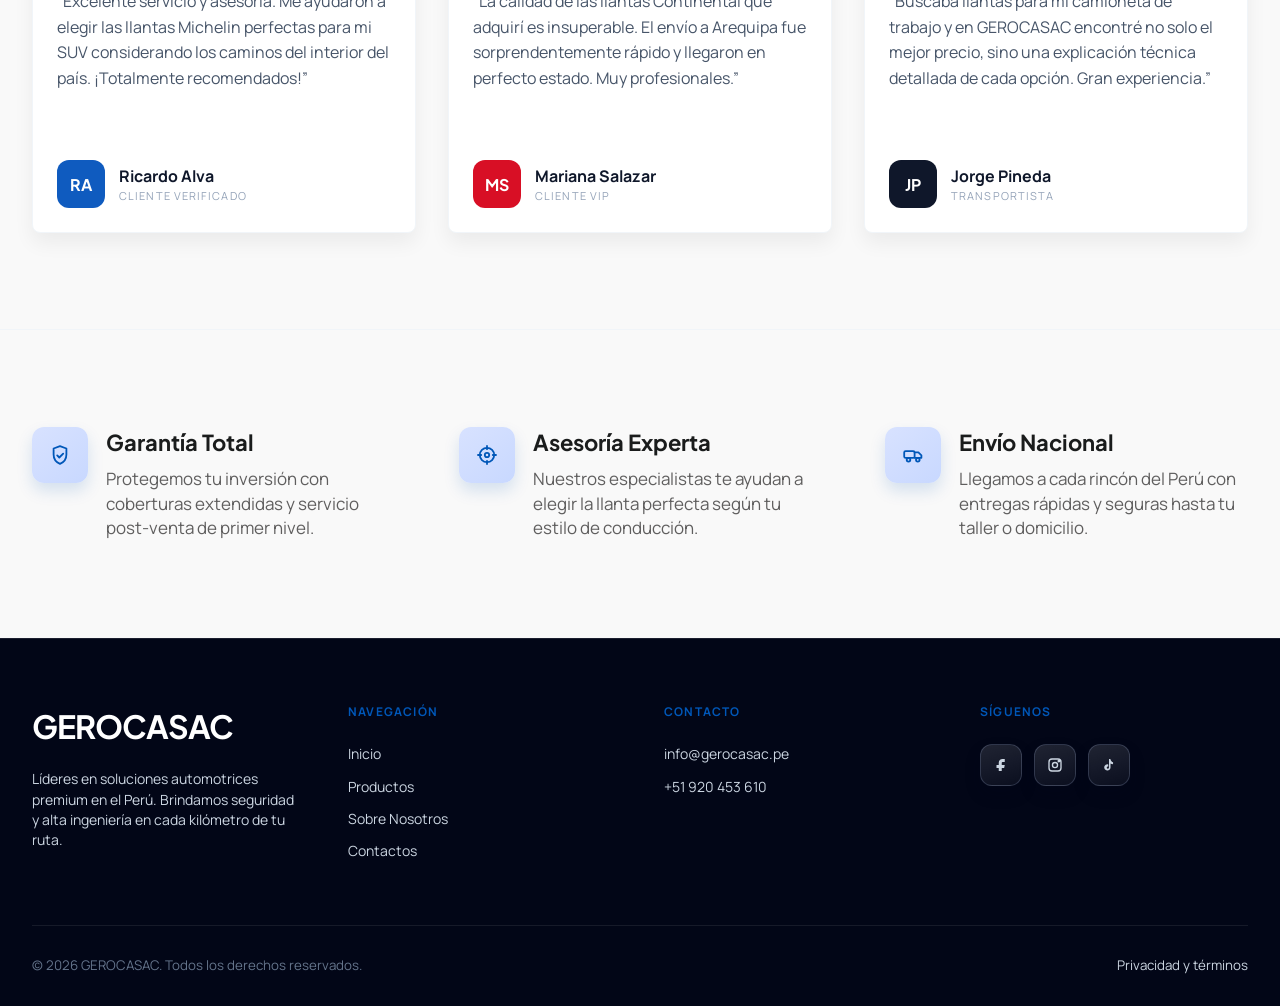
==== commit 8e992b57: "se cambio de numero" ====
--- a/index.html
+++ b/index.html
@@ -637,7 +637,7 @@
           <h5>Contacto</h5>
           <ul>
             <li><a href="mailto:info@gerocasac.pe">info@gerocasac.pe</a></li>
-            <li><a href="tel:+51987654321">+51 987 654 321</a></li>
+            <li><a href="tel:+51920453610">+51 920 453 610</a></li>
           </ul>
         </div>
         <div>
@@ -689,7 +689,7 @@
 
     <a
       class="whatsapp"
-      href="https://wa.me/51987654321?text=Hola%20GEROCASAC,%20quiero%20cotizar%20llantas."
+      href="https://wa.me/51920453610?text=Hola%20GEROCASAC,%20quiero%20cotizar%20llantas."
       aria-label="WhatsApp"
       target="_blank"
       rel="noopener noreferrer"
@@ -705,3 +705,4 @@
   </body>
 </html>
 
+
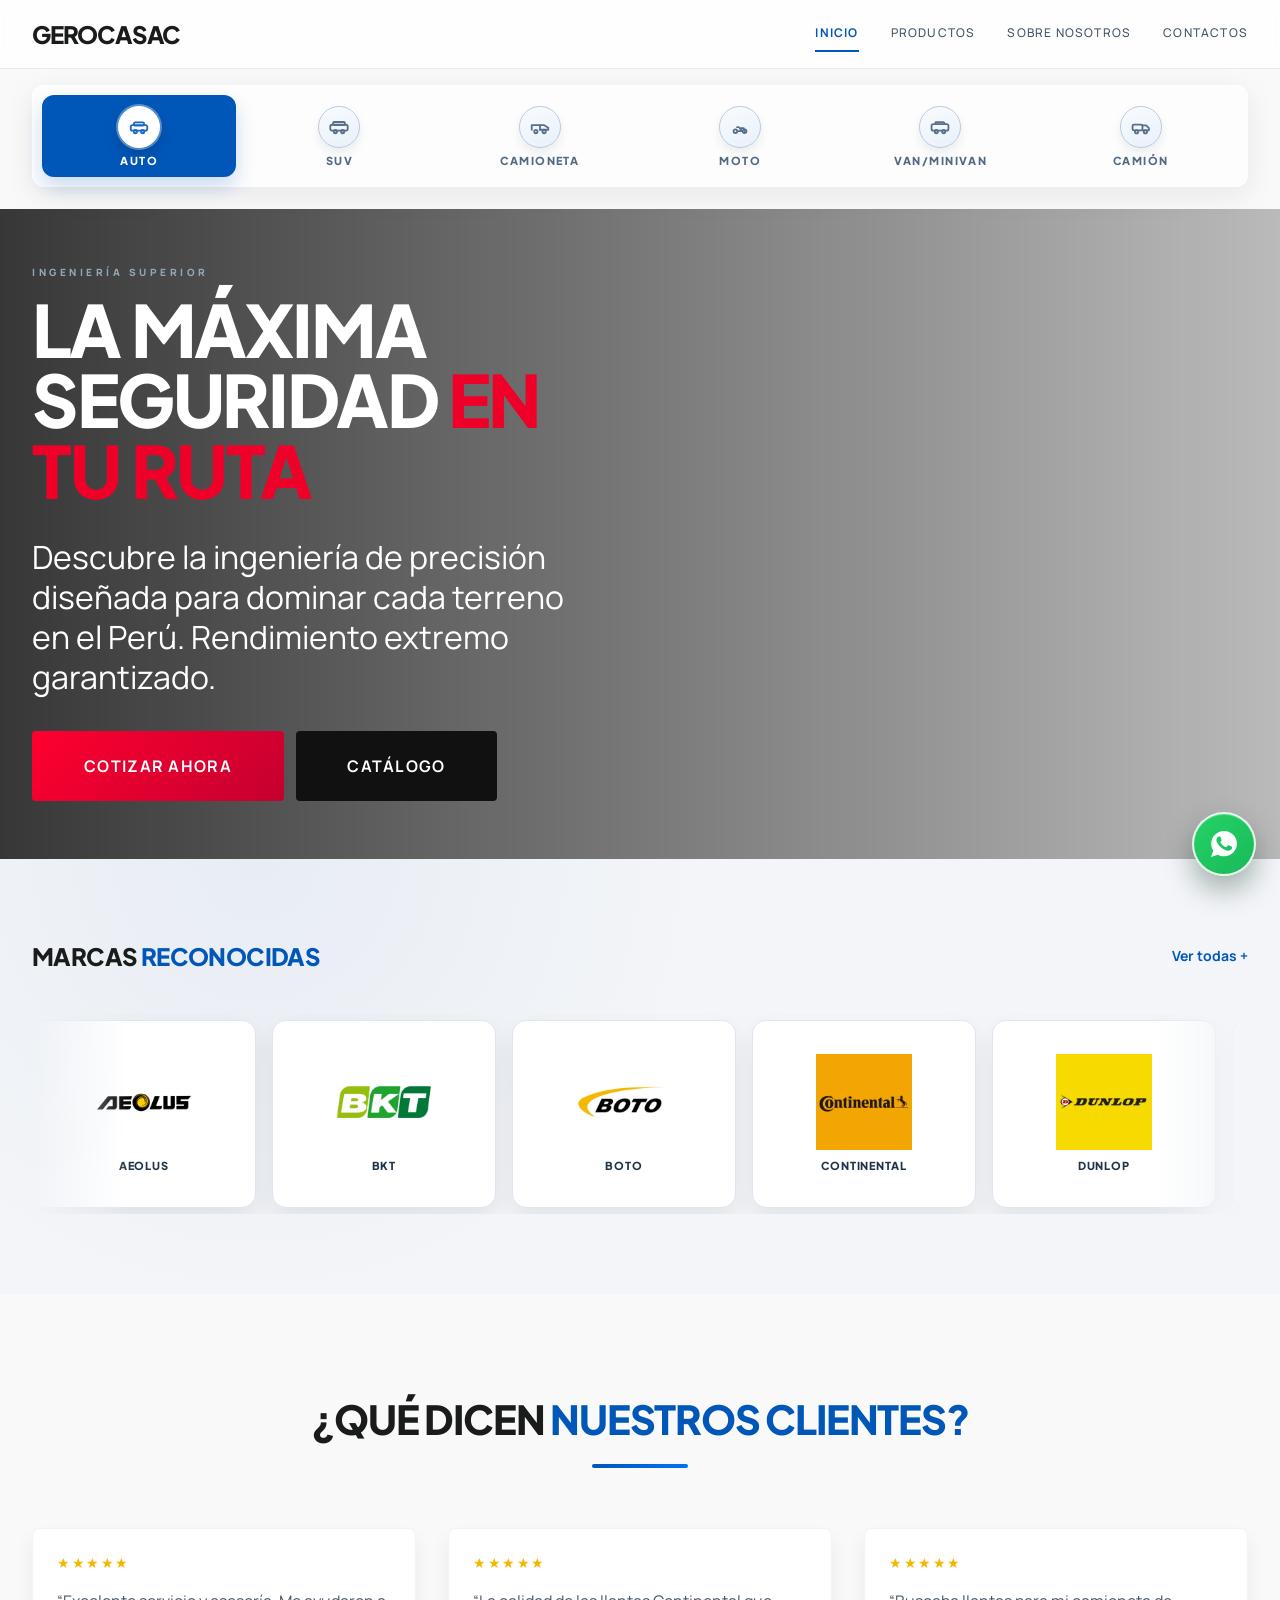
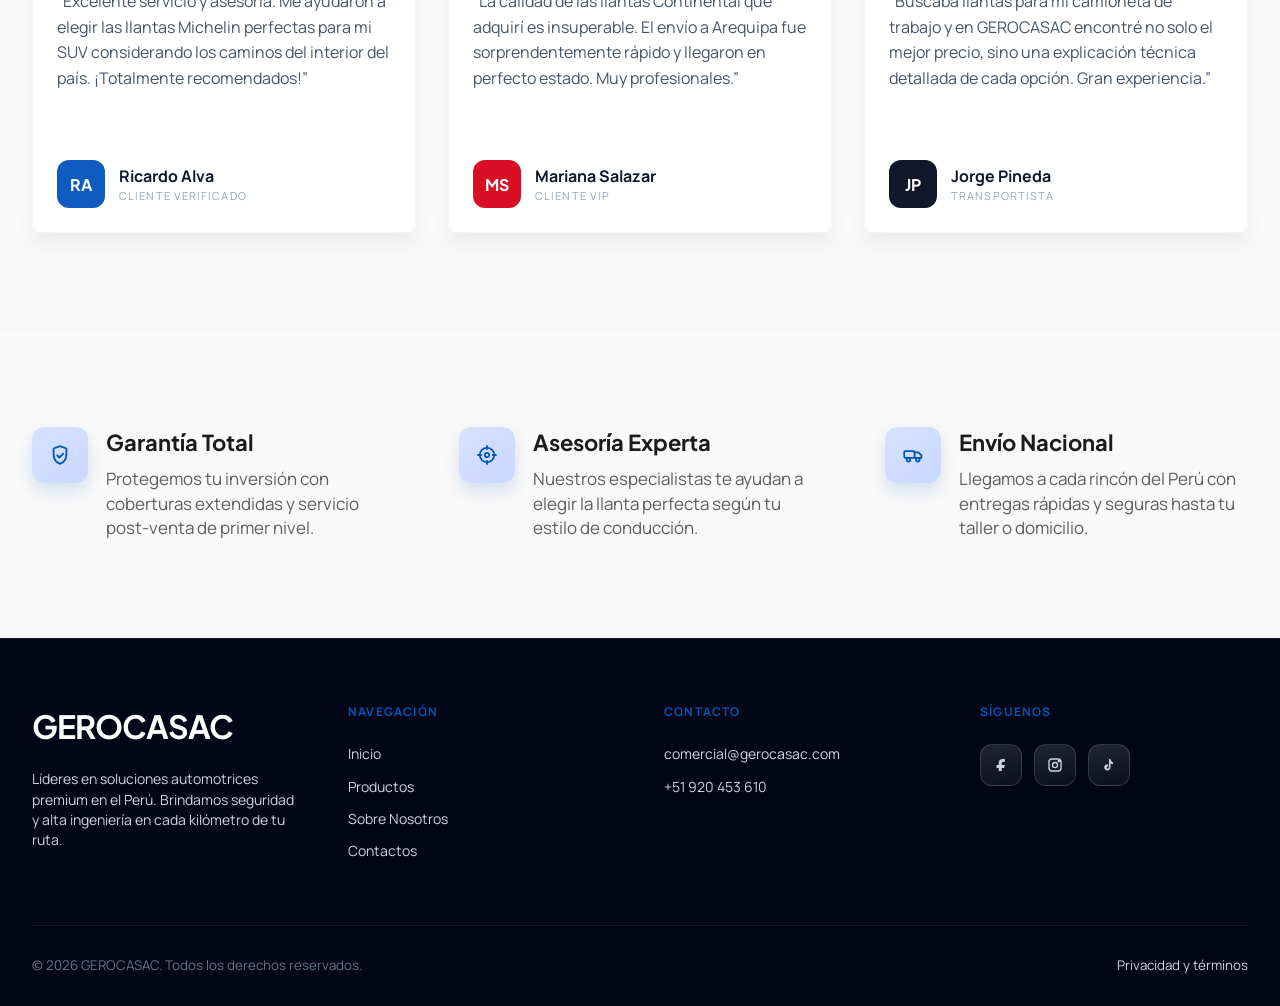
==== commit dea0d2cb: "Colocando el correo actual" ====
--- a/index.html
+++ b/index.html
@@ -636,7 +636,7 @@
         <div>
           <h5>Contacto</h5>
           <ul>
-            <li><a href="mailto:info@gerocasac.pe">info@gerocasac.pe</a></li>
+            <li><a href="mailto:comercial@gerocasac.com">comercial@gerocasac.com</a></li>
             <li><a href="tel:+51920453610">+51 920 453 610</a></li>
           </ul>
         </div>
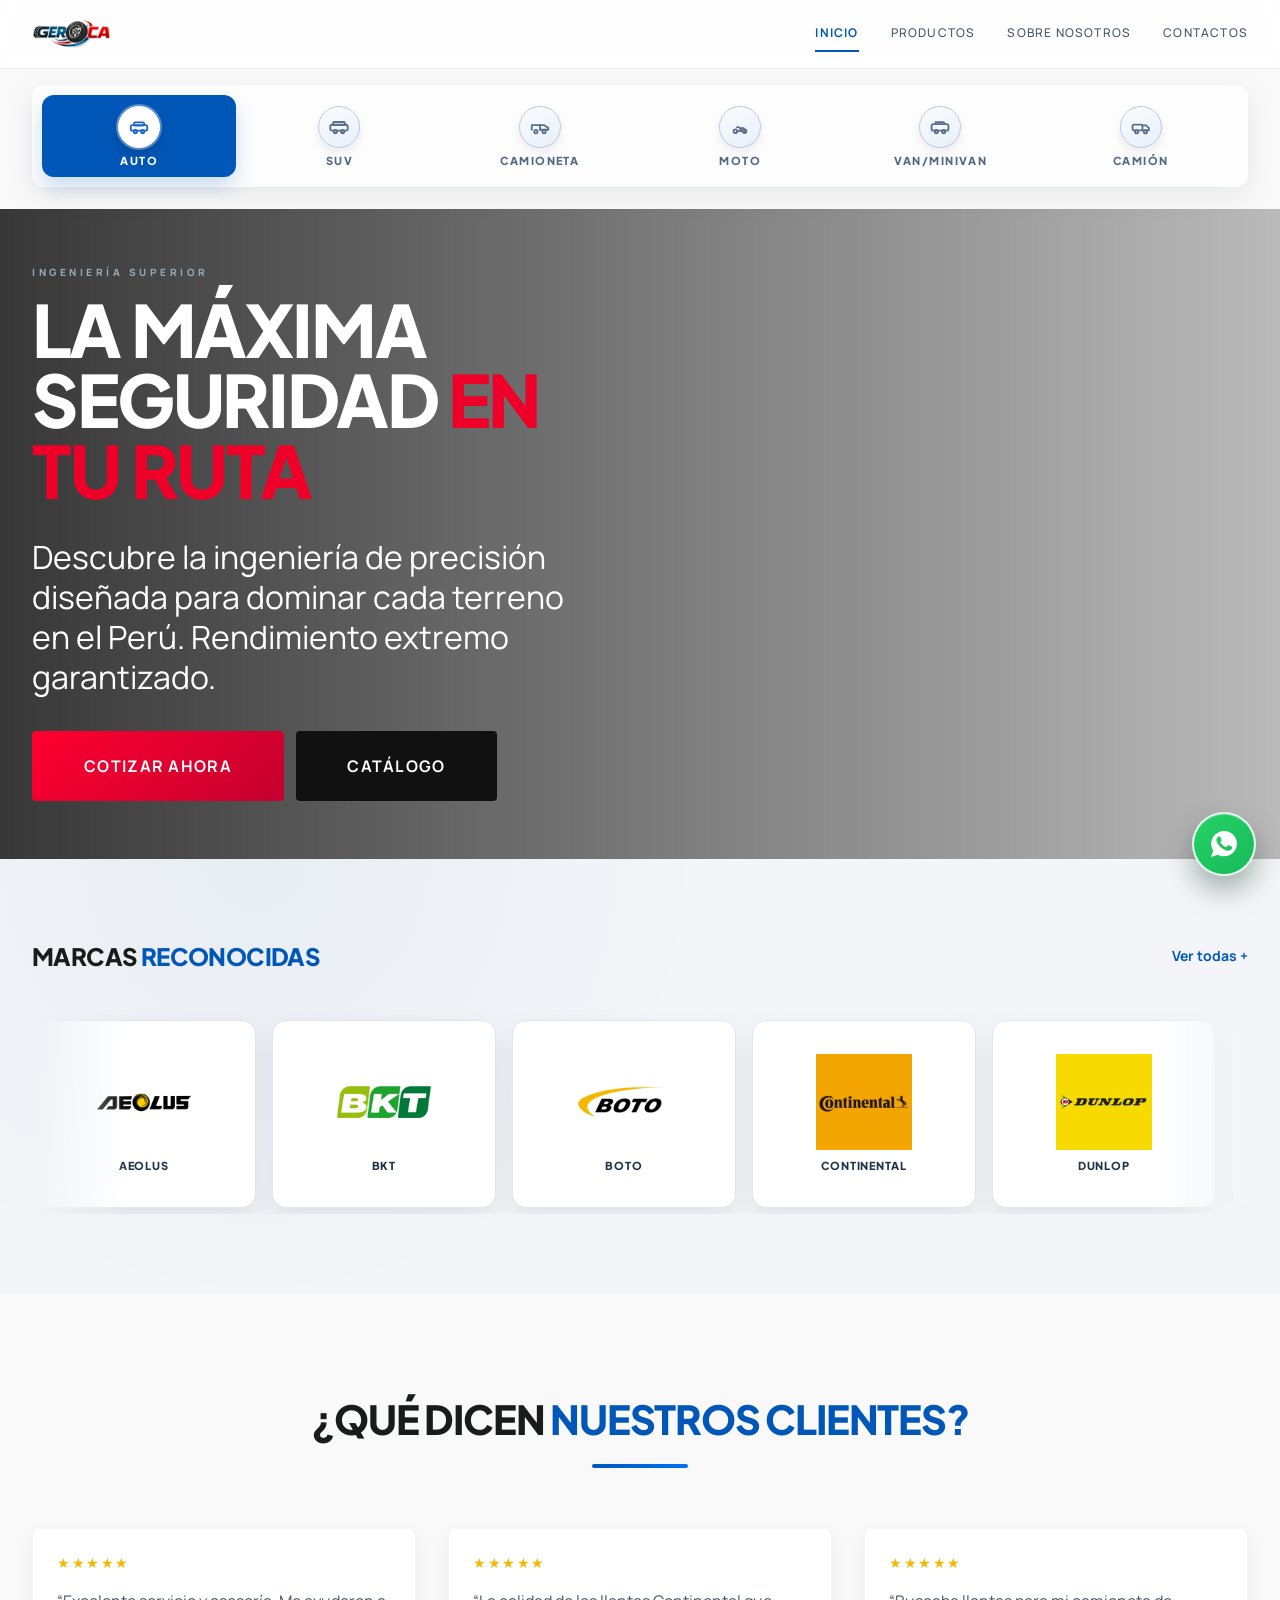
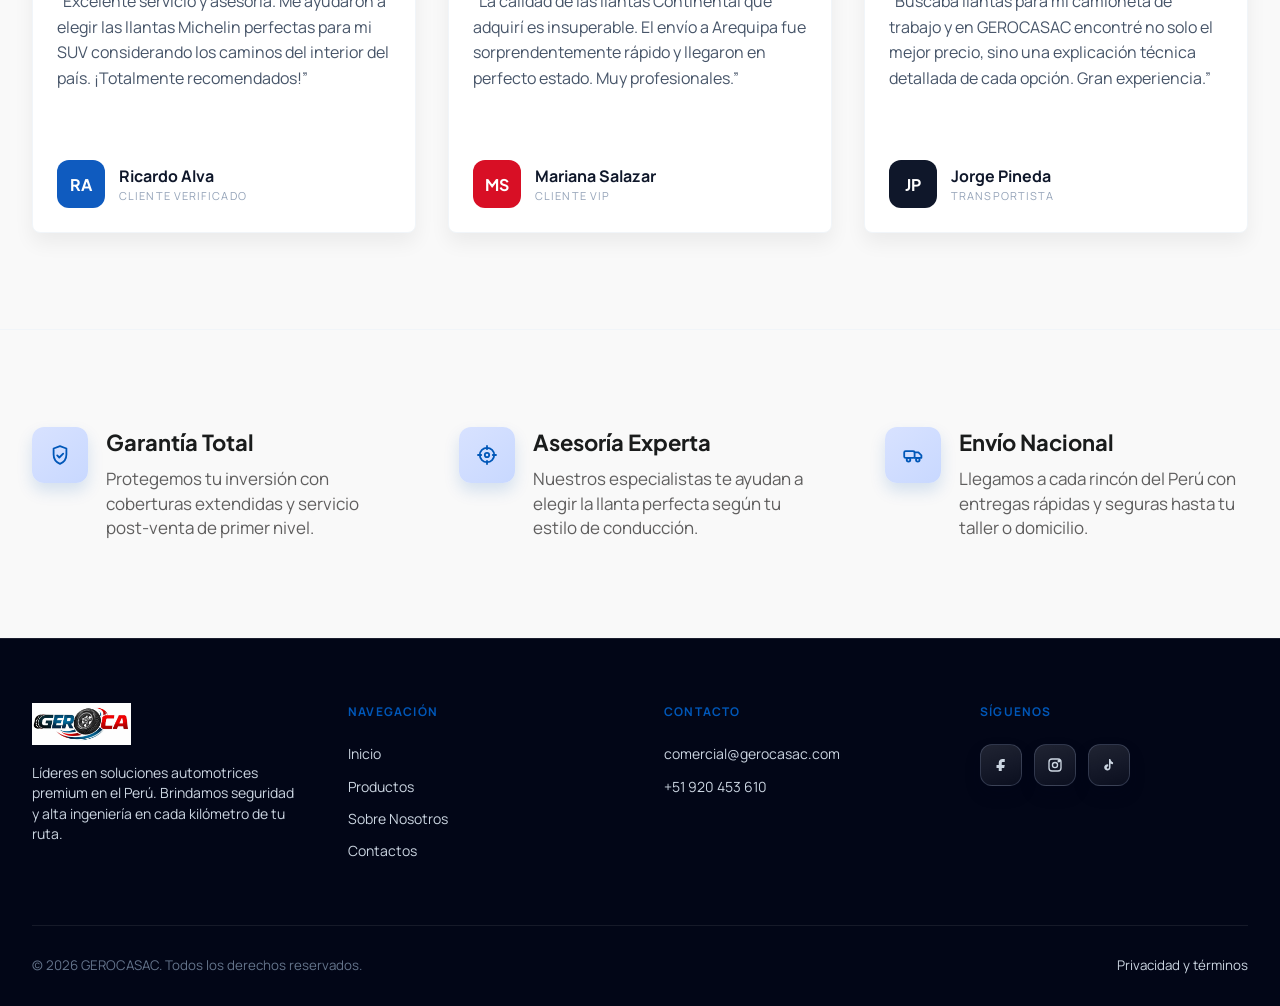
==== commit 31342f73: "Se agreggo el logo" ====
--- a/index.html
+++ b/index.html
@@ -15,7 +15,7 @@
   <body data-page="inicio">
     <header class="topbar">
       <div class="container nav-row">
-        <a class="brand" href="./index.html">GEROCASAC</a>
+        <a class="brand" href="./index.html" aria-label="Inicio GEROCASAC"><img class="brand-logo" src="./src/img/logo_geroca.webp" alt="GEROCASAC" /></a>
         <button
           class="menu-toggle"
           id="menu-toggle"
@@ -618,7 +618,7 @@
     <footer class="footer">
       <div class="container footer-grid">
         <div>
-          <h4>GEROCASAC</h4>
+          <img class="footer-logo" src="./src/img/logo_geroca.webp" alt="GEROCASAC" />
           <p>
             Líderes en soluciones automotrices premium en el Perú. Brindamos
             seguridad y alta ingeniería en cada kilómetro de tu ruta.
--- a/styles.css
+++ b/styles.css
@@ -53,13 +53,17 @@
 }
 
 .brand {
-  font-family: "Plus Jakarta Sans", sans-serif;
-  font-size: 24px;
-  font-weight: 800;
-  letter-spacing: -0.05em;
-  text-transform: uppercase;
+  display: inline-flex;
+  align-items: center;
   text-decoration: none;
   color: inherit;
+}
+
+.brand-logo {
+  display: block;
+  width: auto;
+  height: 34px;
+  object-fit: contain;
 }
 
 .main-nav {
@@ -597,12 +601,12 @@
   padding: 64px 0;
 }
 
-.footer h4 {
-  margin: 0 0 20px;
-  font-family: "Plus Jakarta Sans", sans-serif;
-  font-size: 32px;
-  letter-spacing: -0.03em;
-  text-transform: uppercase;
+.footer-logo {
+  display: block;
+  width: auto;
+  height: 42px;
+  margin: 0 0 18px;
+  object-fit: contain;
 }
 
 .footer h5 {
@@ -1118,7 +1122,11 @@
   }
 
   .brand {
-    font-size: 18px;
+    max-width: 150px;
+  }
+
+  .brand-logo {
+    height: 28px;
   }
 
   .menu-toggle {
@@ -1247,8 +1255,8 @@
     font-size: 17px;
   }
 
-  .footer h4 {
-    font-size: 26px;
+  .footer-logo {
+    height: 34px;
   }
 
   .footer-bottom {
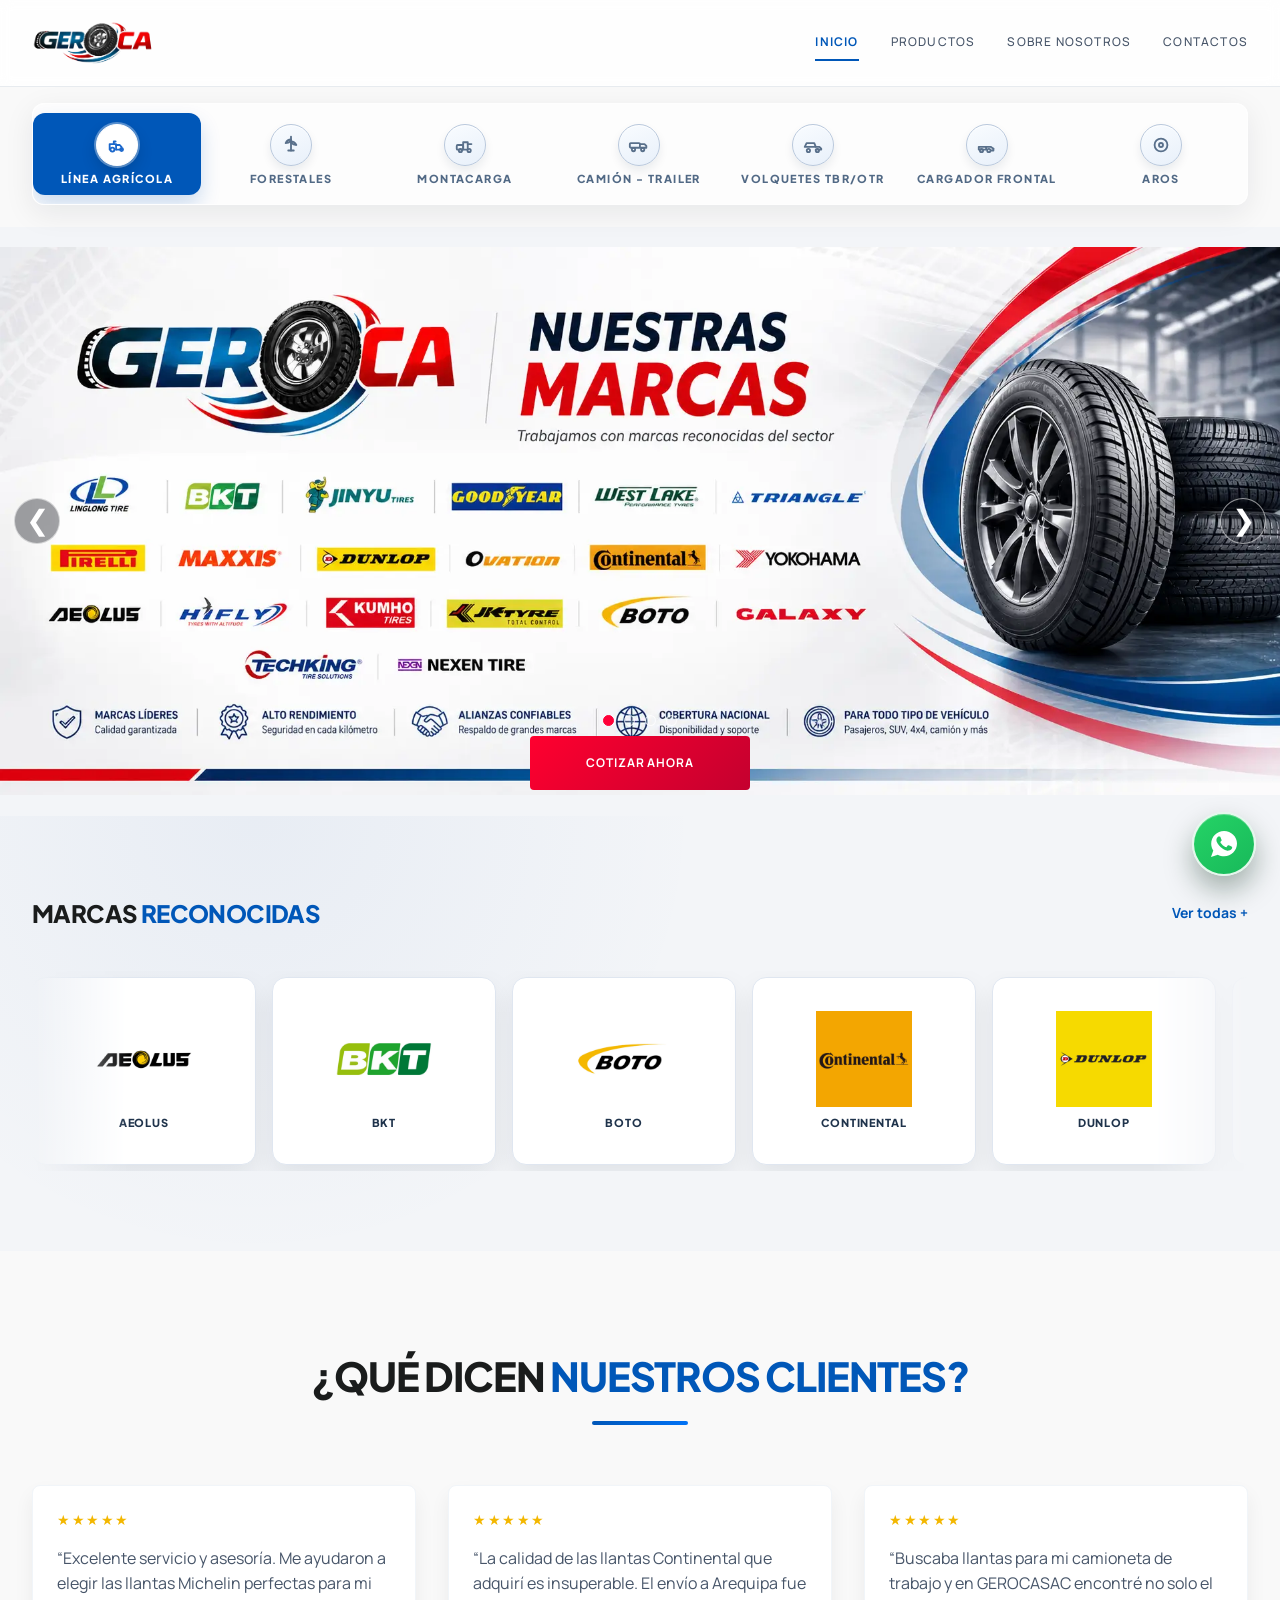
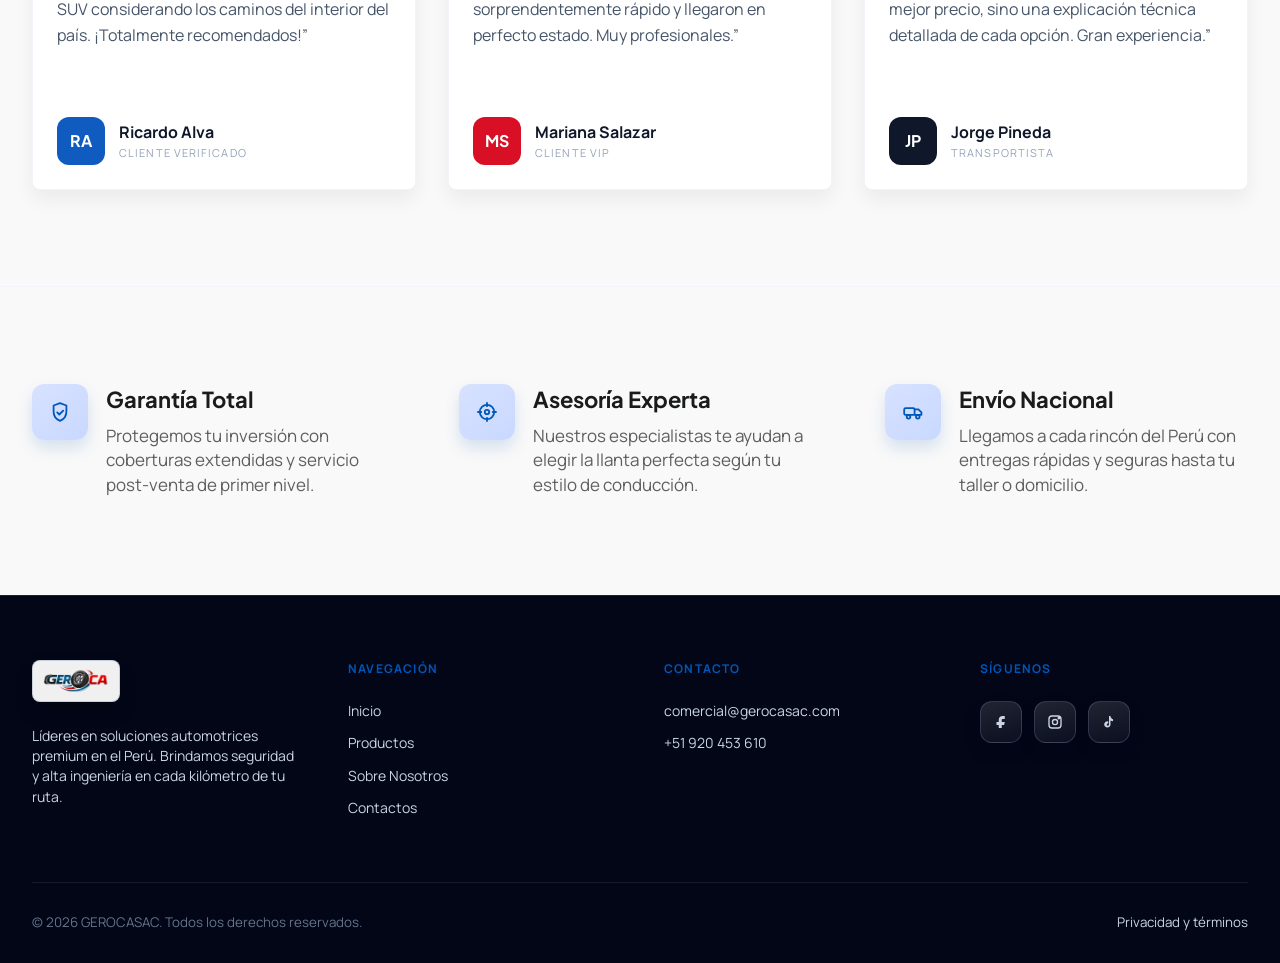
==== commit a51f4291: "avances de proyecto" ====
--- a/index.html
+++ b/index.html
@@ -3,7 +3,7 @@
   <head>
     <meta charset="UTF-8" />
     <meta name="viewport" content="width=device-width, initial-scale=1.0" />
-    <title>GEROCASAC - Inicio</title>
+        <link rel="icon" type="image/webp" href="./src/img/logo_nav_geroca.webp" />
     <link rel="preconnect" href="https://fonts.googleapis.com" />
     <link rel="preconnect" href="https://fonts.gstatic.com" crossorigin />
     <link
@@ -40,72 +40,83 @@
     <main>
       <section class="container mobility-wrap">
         <div class="mobility-grid" id="mobility-grid">
-          <button class="mobility-item active" data-type="auto">
+          <button class="mobility-item active" data-type="agricola">
             <span class="mobility-icon" aria-hidden="true">
               <svg viewBox="0 0 24 24">
-                <rect x="3" y="10" width="18" height="6" rx="1.8"></rect>
-                <rect x="6.5" y="7" width="11" height="3.5" rx="1.2"></rect>
-                <circle cx="8" cy="17" r="1.8"></circle>
+                <circle cx="7" cy="17" r="2.2"></circle>
+                <circle cx="17" cy="17" r="1.6"></circle>
+                <path d="M4 17V11h7v6"></path>
+                <path d="M11 12h4l2 2.3V17h-6"></path>
+                <path d="M8.5 11V8.2h2"></path>
+              </svg>
+            </span>
+            <span class="mobility-label">Línea Agrícola</span>
+          </button>
+          <button class="mobility-item" data-type="forestales">
+            <span class="mobility-icon" aria-hidden="true">
+              <svg viewBox="0 0 24 24">
+                <path d="M12 3v15"></path>
+                <path d="M12 6c-3 0-4.8 1.7-5.8 4 2.1 0 3.9-.8 5.8-2.4"></path>
+                <path d="M12 8c2.8 0 4.7 1.7 5.8 4-2.1 0-3.9-.8-5.8-2.4"></path>
+                <path d="M9 18h6"></path>
+              </svg>
+            </span>
+            <span class="mobility-label">Forestales</span>
+          </button>
+          <button class="mobility-item" data-type="montacarga">
+            <span class="mobility-icon" aria-hidden="true">
+              <svg viewBox="0 0 24 24">
+                <rect x="3" y="12" width="7" height="5" rx="1"></rect>
+                <path d="M10 9h5v8h-5z"></path>
+                <circle cx="7" cy="18" r="1.8"></circle>
+                <circle cx="16.5" cy="18" r="1.8"></circle>
+                <path d="M15 11h4"></path>
+              </svg>
+            </span>
+            <span class="mobility-label">Montacarga</span>
+          </button>
+          <button class="mobility-item" data-type="camion-trailer">
+            <span class="mobility-icon" aria-hidden="true">
+              <svg viewBox="0 0 24 24">
+                <rect x="2" y="10" width="11" height="5" rx="1"></rect>
+                <path d="M13 11h5l2 2v2h-7"></path>
+                <circle cx="6" cy="17" r="1.8"></circle>
                 <circle cx="16" cy="17" r="1.8"></circle>
               </svg>
             </span>
-            <span class="mobility-label">Auto</span>
+            <span class="mobility-label">Camión - Trailer</span>
           </button>
-          <button class="mobility-item" data-type="suv">
+          <button class="mobility-item" data-type="volquetes">
             <span class="mobility-icon" aria-hidden="true">
               <svg viewBox="0 0 24 24">
-                <rect x="2.5" y="9.5" width="19" height="6.5" rx="2"></rect>
-                <rect x="5.5" y="6.5" width="13" height="3.5" rx="1.3"></rect>
-                <circle cx="8" cy="17" r="1.8"></circle>
-                <circle cx="16" cy="17" r="1.8"></circle>
+                <path d="M3 14h12l-1.6-4H5z"></path>
+                <path d="M15 14h4l2 2v1h-6"></path>
+                <circle cx="7" cy="18" r="1.8"></circle>
+                <circle cx="16.8" cy="18" r="1.8"></circle>
               </svg>
             </span>
-            <span class="mobility-label">SUV</span>
+            <span class="mobility-label">Volquetes TBR/OTR</span>
           </button>
-          <button class="mobility-item" data-type="camioneta">
+          <button class="mobility-item" data-type="cargador-frontal">
             <span class="mobility-icon" aria-hidden="true">
               <svg viewBox="0 0 24 24">
-                <path d="M3 15V10h9v5"></path>
-                <path d="M12 10h4.6L21 12.8V15h-9"></path>
-                <circle cx="7.5" cy="17" r="1.8"></circle>
-                <circle cx="16.5" cy="17" r="1.8"></circle>
+                <path d="M3 14h8v3H3z"></path>
+                <path d="M11 14h5l3 2"></path>
+                <path d="M19 16v2h-2"></path>
+                <circle cx="6" cy="18" r="1.8"></circle>
+                <circle cx="14" cy="18" r="1.8"></circle>
               </svg>
             </span>
-            <span class="mobility-label">Camioneta</span>
+            <span class="mobility-label">Cargador Frontal</span>
           </button>
-          <button class="mobility-item" data-type="moto">
+          <button class="mobility-item" data-type="aros">
             <span class="mobility-icon" aria-hidden="true">
               <svg viewBox="0 0 24 24">
-                <circle cx="7" cy="16.5" r="2"></circle>
-                <circle cx="17" cy="16.5" r="2"></circle>
-                <path d="M9 16.5h5l-2.2-3.2"></path>
-                <path d="M11.8 13.3h4.2l1.3 3.2"></path>
-                <path d="M10.6 12.2H8.8"></path>
+                <circle cx="12" cy="12" r="7"></circle>
+                <circle cx="12" cy="12" r="2.2"></circle>
               </svg>
             </span>
-            <span class="mobility-label">Moto</span>
-          </button>
-          <button class="mobility-item" data-type="van">
-            <span class="mobility-icon" aria-hidden="true">
-              <svg viewBox="0 0 24 24">
-                <rect x="2.8" y="8.8" width="18.4" height="7.2" rx="1.8"></rect>
-                <path d="M7.2 8.8V6.8h7.8c1.1 0 2 .9 2 2"></path>
-                <circle cx="8" cy="17" r="1.8"></circle>
-                <circle cx="16" cy="17" r="1.8"></circle>
-              </svg>
-            </span>
-            <span class="mobility-label">Van/Minivan</span>
-          </button>
-          <button class="mobility-item" data-type="camion">
-            <span class="mobility-icon" aria-hidden="true">
-              <svg viewBox="0 0 24 24">
-                <rect x="2.8" y="9.4" width="10.8" height="6.2" rx="1.5"></rect>
-                <path d="M13.6 10.3h4l3 2.9v2.4h-7"></path>
-                <circle cx="7.2" cy="17.2" r="1.8"></circle>
-                <circle cx="16.8" cy="17.2" r="1.8"></circle>
-              </svg>
-            </span>
-            <span class="mobility-label">Camión</span>
+            <span class="mobility-label">Aros</span>
           </button>
         </div>
       </section>
@@ -127,6 +138,16 @@
             <button class="btn btn-primary">Cotizar Ahora</button>
             <a class="btn btn-dark" href="./productos.html">Catálogo</a>
           </div>
+        </div>
+        <button class="hero-carousel-arrow hero-carousel-prev" type="button" aria-label="Imagen anterior" data-carousel-prev>
+          &#10094;
+        </button>
+        <button class="hero-carousel-arrow hero-carousel-next" type="button" aria-label="Imagen siguiente" data-carousel-next>
+          &#10095;
+        </button>
+        <div class="hero-carousel-dots" aria-label="Indicadores del carrusel" data-carousel-dots></div>
+        <div class="hero-carousel-cta">
+          <a class="btn btn-primary" href="./contactos.html">Cotizar Ahora</a>
         </div>
       </section>
 
@@ -645,7 +666,7 @@
           <div class="socials">
             <a
               class="social-link social-facebook"
-              href="https://www.facebook.com/"
+              href="https://www.facebook.com/GerocaLlantas?comment_id=Y29tbWVudDoxMjIxMzc3NjI5MTcwODM0NjBfOTQwMzMxMzQ1NjU3MDA4GerocaLlantas?comment_id=Y29tbWVudDoxMjIxMzc3NjI5MTcwODM0NjBfOTQwMzMxMzQ1NjU3MDA4"
               aria-label="Facebook"
               target="_blank"
               rel="noopener noreferrer"
--- a/styles.css
+++ b/styles.css
@@ -38,14 +38,14 @@
 .topbar {
   position: sticky;
   top: 0;
-  z-index: 20;
+  z-index: 130;
   background: rgba(255, 255, 255, 0.85);
   backdrop-filter: blur(6px);
   border-bottom: 1px solid var(--border);
 }
 
 .nav-row {
-  min-height: 68px;
+  min-height: 86px;
   display: flex;
   align-items: center;
   justify-content: space-between;
@@ -62,7 +62,7 @@
 .brand-logo {
   display: block;
   width: auto;
-  height: 34px;
+  height: 52px;
   object-fit: contain;
 }
 
@@ -140,6 +140,9 @@
 }
 
 .mobility-wrap {
+  position: sticky;
+  top: 86px;
+  z-index: 120;
   margin-top: 16px;
 }
 
@@ -155,12 +158,31 @@
   backdrop-filter: blur(6px);
   box-shadow: 0 8px 30px rgba(12, 20, 40, 0.08);
   padding: 9px;
-  display: grid;
-  grid-template-columns: repeat(6, 1fr);
+  display: flex;
+  grid-template-columns: none;
   gap: 6px;
+  overflow-x: auto;
+  overflow-y: hidden;
+  scroll-snap-type: x proximity;
+  -webkit-overflow-scrolling: touch;
+}
+
+.mobility-grid::-webkit-scrollbar {
+  height: 6px;
+}
+
+.mobility-grid::-webkit-scrollbar-thumb {
+  background: rgba(15, 95, 201, 0.28);
+  border-radius: 999px;
+}
+
+.mobility-grid--dual {
+  grid-template-columns: none;
 }
 
 .mobility-item {
+  flex: 0 0 168px;
+  min-width: 168px;
   min-height: 82px;
   border: 0;
   border-radius: 12px;
@@ -173,6 +195,7 @@
   justify-content: center;
   gap: 7px;
   padding: 8px 6px;
+  scroll-snap-align: start;
 }
 
 .mobility-icon {
@@ -238,16 +261,101 @@
   margin-top: 22px;
   position: relative;
   min-height: 650px;
-  background-image: url("https://www.figma.com/api/mcp/asset/d1a2f881-ab76-4f9f-9ab7-90d3f1932760");
+  background-image: url("./src/img/carrucel/carrucel_1.webp");
   background-size: cover;
   background-position: center;
+  transition: background-image 380ms ease-in-out;
   color: #fff;
+}
+
+.hero.hero--carousel {
+  height: clamp(560px, 46vw, 900px);
+  min-height: 0;
+  background-size: contain;
+  background-repeat: no-repeat;
+  background-position: center center;
+  background-color: #f3f5f8;
+  overflow: hidden;
 }
 
 .hero-overlay {
   position: absolute;
   inset: 0;
   background: linear-gradient(90deg, rgba(0, 0, 0, 0.78), rgba(0, 0, 0, 0.25));
+}
+
+.hero.hero--carousel .hero-overlay {
+  background: transparent;
+}
+
+.hero.hero--carousel .hero-content {
+  display: none;
+}
+
+.hero-carousel-arrow {
+  position: absolute;
+  top: 50%;
+  transform: translateY(-50%);
+  z-index: 3;
+  width: 46px;
+  height: 46px;
+  border: 1px solid rgba(255, 255, 255, 0.55);
+  background: rgba(8, 12, 20, 0.38);
+  color: #ffffff;
+  border-radius: 50%;
+  font-size: 28px;
+  line-height: 1;
+  cursor: pointer;
+  display: inline-flex;
+  align-items: center;
+  justify-content: center;
+}
+
+.hero-carousel-prev {
+  left: 14px;
+}
+
+.hero-carousel-next {
+  right: 14px;
+}
+
+.hero-carousel-dots {
+  position: absolute;
+  left: 50%;
+  transform: translateX(-50%);
+  bottom: 90px;
+  z-index: 3;
+  display: flex;
+  gap: 10px;
+}
+
+.hero-carousel-dot {
+  width: 11px;
+  height: 11px;
+  border-radius: 999px;
+  border: 1px solid rgba(255, 255, 255, 0.7);
+  background: rgba(255, 255, 255, 0.2);
+  padding: 0;
+  cursor: pointer;
+}
+
+.hero-carousel-dot.active {
+  background: #ff0038;
+  border-color: #ff0038;
+}
+
+.hero-carousel-cta {
+  position: absolute;
+  left: 50%;
+  transform: translateX(-50%);
+  bottom: 26px;
+  z-index: 3;
+}
+
+.hero-carousel-cta .btn-primary {
+  min-width: 220px;
+  height: 54px;
+  width: auto;
 }
 
 .hero-content {
@@ -602,11 +710,16 @@
 }
 
 .footer-logo {
-  display: block;
+  display: inline-block;
   width: auto;
   height: 42px;
   margin: 0 0 18px;
   object-fit: contain;
+  padding: 6px 10px;
+  background: rgba(255, 255, 255, 0.94);
+  border: 1px solid rgba(148, 163, 184, 0.42);
+  border-radius: 8px;
+  box-shadow: 0 10px 18px rgba(0, 0, 0, 0.2);
 }
 
 .footer h5 {
@@ -1051,7 +1164,9 @@
 
 @media (max-width: 900px) {
   .topbar {
-    position: static;
+    position: sticky;
+    top: 0;
+    z-index: 130;
   }
 
   .nav-row {
@@ -1066,12 +1181,18 @@
     justify-content: center;
   }
 
-  .mobility-grid {
-    grid-template-columns: repeat(3, 1fr);
+  .mobility-wrap {
+    top: 112px;
   }
 
   .hero {
     min-height: 560px;
+  }
+
+  .hero.hero--carousel {
+    height: clamp(460px, 62vw, 700px);
+    min-height: 0;
+    background-position: center center;
   }
 
   .hero h1 {
@@ -1106,7 +1227,7 @@
   .topbar {
     position: sticky;
     top: 0;
-    z-index: 120;
+    z-index: 130;
   }
 
   .container {
@@ -1115,18 +1236,18 @@
 
   .nav-row {
     position: relative;
-    min-height: 64px;
+    min-height: 76px;
     flex-wrap: nowrap;
     justify-content: space-between;
     gap: 10px;
   }
 
   .brand {
-    max-width: 150px;
+    max-width: 220px;
   }
 
   .brand-logo {
-    height: 28px;
+    height: 40px;
   }
 
   .menu-toggle {
@@ -1192,14 +1313,25 @@
     border-radius: 6px;
   }
 
-  .mobility-grid {
-    grid-template-columns: repeat(2, 1fr);
+  .mobility-item {
+    flex-basis: 148px;
+    min-width: 148px;
+  }
+
+  .mobility-wrap {
+    top: 76px;
   }
 
   .hero {
     min-height: 520px;
   }
 
+  .hero.hero--carousel {
+    height: clamp(360px, 68vw, 560px);
+    min-height: 0;
+    background-position: center center;
+  }
+
   .hero-content {
     padding-top: 32px;
   }
@@ -1210,6 +1342,34 @@
 
   .hero-actions {
     flex-direction: column;
+  }
+
+  .hero-carousel-arrow {
+    width: 38px;
+    height: 38px;
+    font-size: 24px;
+  }
+
+  .hero-carousel-prev {
+    left: 8px;
+  }
+
+  .hero-carousel-next {
+    right: 8px;
+  }
+
+  .hero-carousel-dots {
+    bottom: 74px;
+  }
+
+  .hero-carousel-cta {
+    bottom: 14px;
+  }
+
+  .hero-carousel-cta .btn-primary {
+    min-width: 180px;
+    height: 48px;
+    width: auto;
   }
 
   .btn-primary,
@@ -1354,17 +1514,10 @@
 .story-visual {
   min-height: 360px;
   border: 1px solid #dbe2ea;
-  background:
-    radial-gradient(circle at center, #0f545f 0%, #0d2530 56%, #0b1118 100%);
-  display: grid;
-  place-items: center;
-}
-
-.story-visual span {
-  color: #d8fbff;
-  font-size: 96px;
-  line-height: 1;
-  font-weight: 700;
+  background-image: url("./src/img/historia_marca.webp");
+  background-size: cover;
+  background-position: center;
+  background-repeat: no-repeat;
 }
 
 .story-copy h2 {
@@ -1475,8 +1628,10 @@
 .coverage-map {
   min-height: 220px;
   border: 1px solid #d2dae5;
-  background:
-    linear-gradient(165deg, #efefef 0%, #d6d6d6 100%);
+  background-image: url("./src/img/delivery.webp");
+  background-size: cover;
+  background-position: center;
+  background-repeat: no-repeat;
   box-shadow: inset 0 0 0 1px rgba(255, 255, 255, 0.45);
 }
 
@@ -1707,8 +1862,9 @@
 
 .feature-vehicle {
   position: absolute;
-  left: 16px;
-  bottom: 18px;
+  left: 50%;
+  top: 50%;
+  bottom: auto;
   width: min(92%, 420px);
   height: 245px;
   background:
@@ -1719,6 +1875,7 @@
   border-radius: 8px;
   border: 1px solid rgba(255, 255, 255, 0.2);
   box-shadow: 0 14px 32px rgba(0, 0, 0, 0.3);
+  transform: translate(-50%, -50%);
 }
 
 .feature-tire {
@@ -2234,10 +2391,6 @@
     min-height: 240px;
   }
 
-  .story-visual span {
-    font-size: 72px;
-  }
-
   .form-grid {
     grid-template-columns: 1fr;
   }
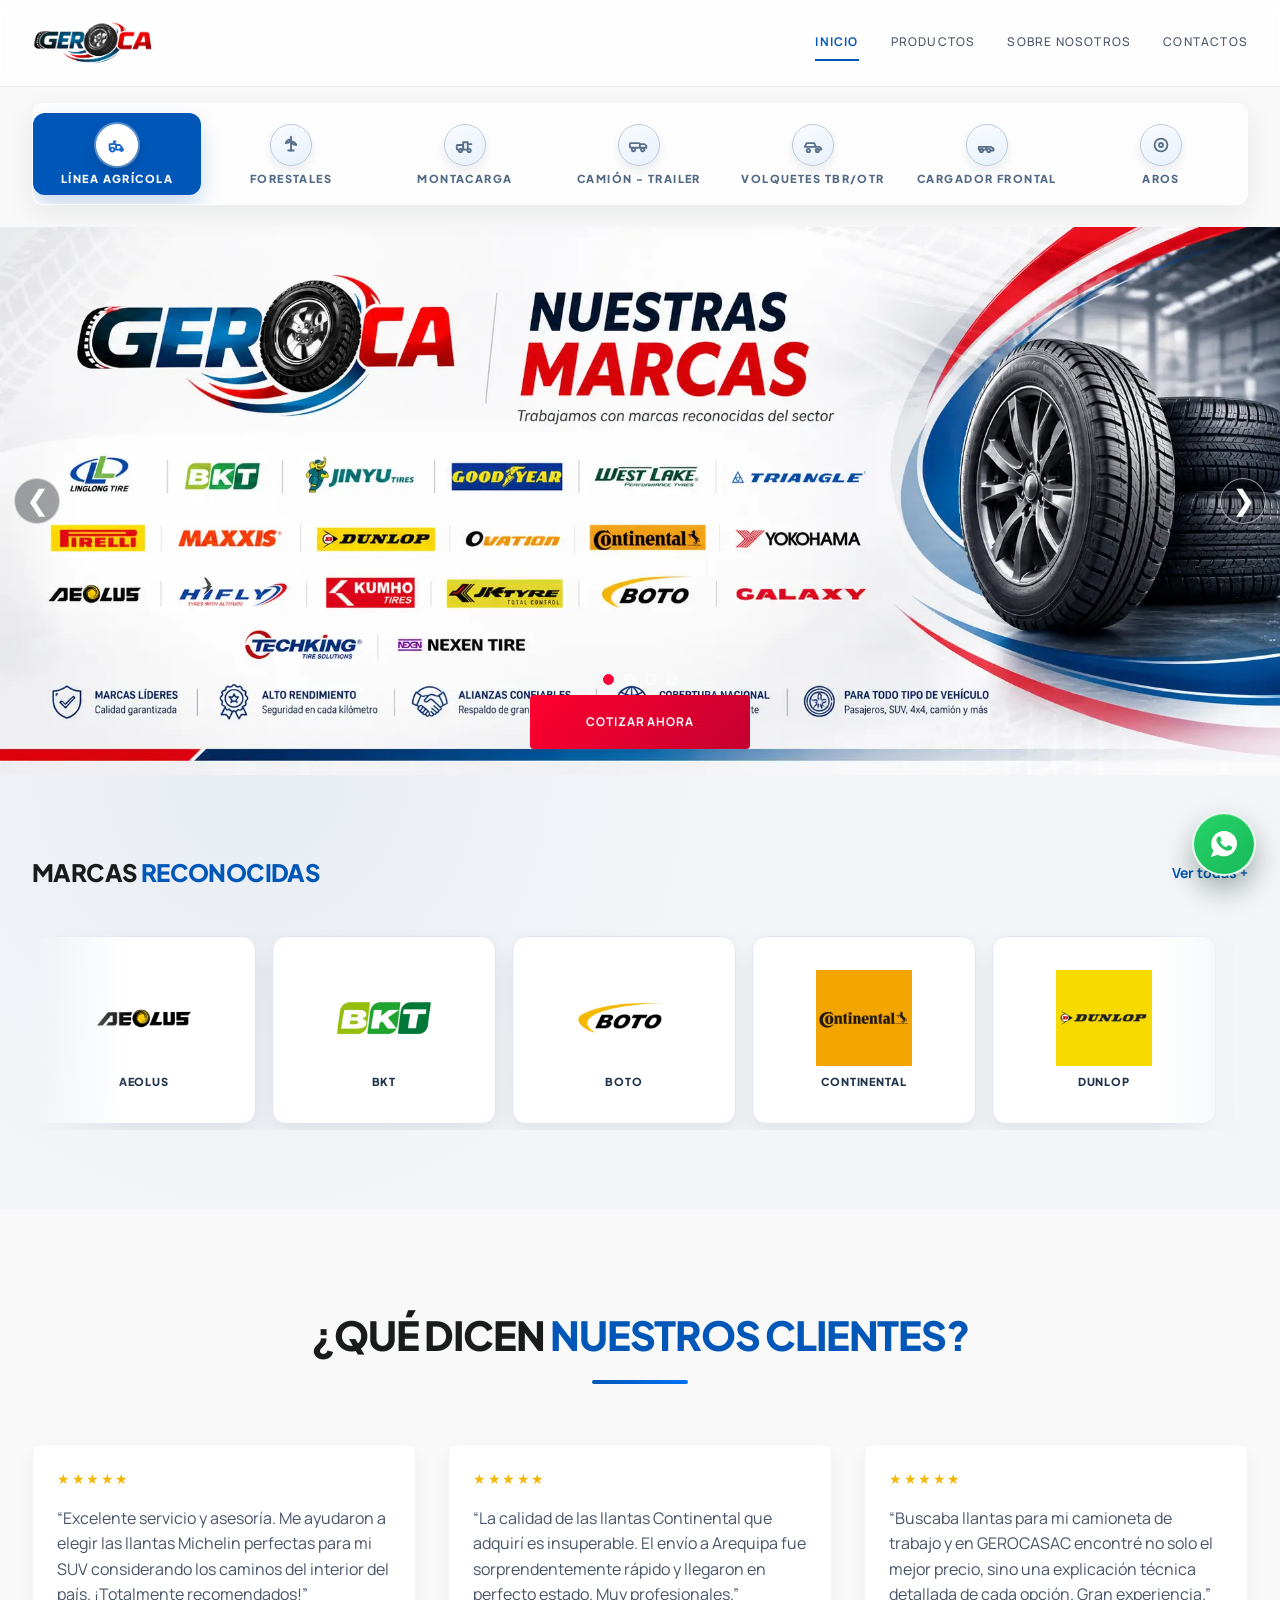
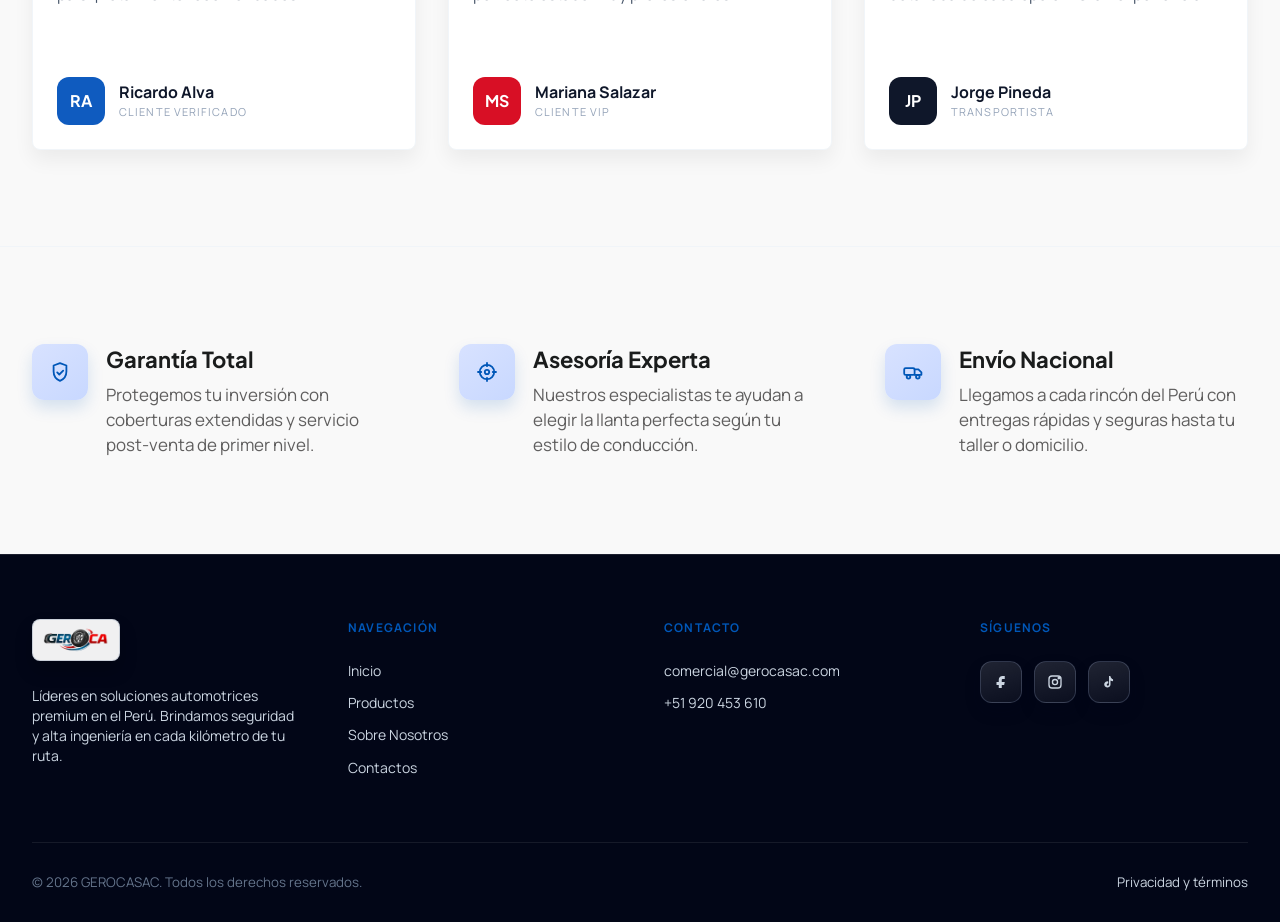
==== commit 5e2522a9: "avances de proyecto_3" ====
--- a/index.html
+++ b/index.html
@@ -122,6 +122,12 @@
       </section>
 
       <section class="hero">
+        <img
+          class="hero-carousel-image"
+          src="./src/img/carrucel/carrucel_1.webp"
+          alt="Carrusel GEROCASAC"
+          decoding="async"
+        />
         <div class="hero-overlay"></div>
         <div class="container hero-content">
           <p class="hero-kicker">Ingeniería Superior</p>
--- a/styles.css
+++ b/styles.css
@@ -269,13 +269,25 @@
 }
 
 .hero.hero--carousel {
-  height: clamp(560px, 46vw, 900px);
   min-height: 0;
-  background-size: contain;
-  background-repeat: no-repeat;
-  background-position: center center;
+  height: auto;
+  background-image: none;
   background-color: #f3f5f8;
-  overflow: hidden;
+  overflow: visible;
+}
+
+.hero-carousel-image {
+  display: none;
+}
+
+.hero.hero--carousel .hero-carousel-image {
+  display: block;
+  width: 100%;
+  height: auto;
+  max-height: clamp(560px, 46vw, 900px);
+  object-fit: contain;
+  object-position: center;
+  background: #f3f5f8;
 }
 
 .hero-overlay {
@@ -1190,9 +1202,12 @@
   }
 
   .hero.hero--carousel {
-    height: clamp(460px, 62vw, 700px);
+    height: auto;
     min-height: 0;
-    background-position: center center;
+  }
+
+  .hero.hero--carousel .hero-carousel-image {
+    max-height: clamp(460px, 62vw, 700px);
   }
 
   .hero h1 {
@@ -1327,9 +1342,14 @@
   }
 
   .hero.hero--carousel {
-    height: clamp(360px, 68vw, 560px);
+    height: auto;
     min-height: 0;
-    background-position: center center;
+    margin-bottom: 76px;
+    overflow: visible;
+  }
+
+  .hero.hero--carousel .hero-carousel-image {
+    max-height: none;
   }
 
   .hero-content {
@@ -1359,11 +1379,11 @@
   }
 
   .hero-carousel-dots {
-    bottom: 74px;
+    bottom: 10px;
   }
 
   .hero-carousel-cta {
-    bottom: 14px;
+    bottom: -66px;
   }
 
   .hero-carousel-cta .btn-primary {
